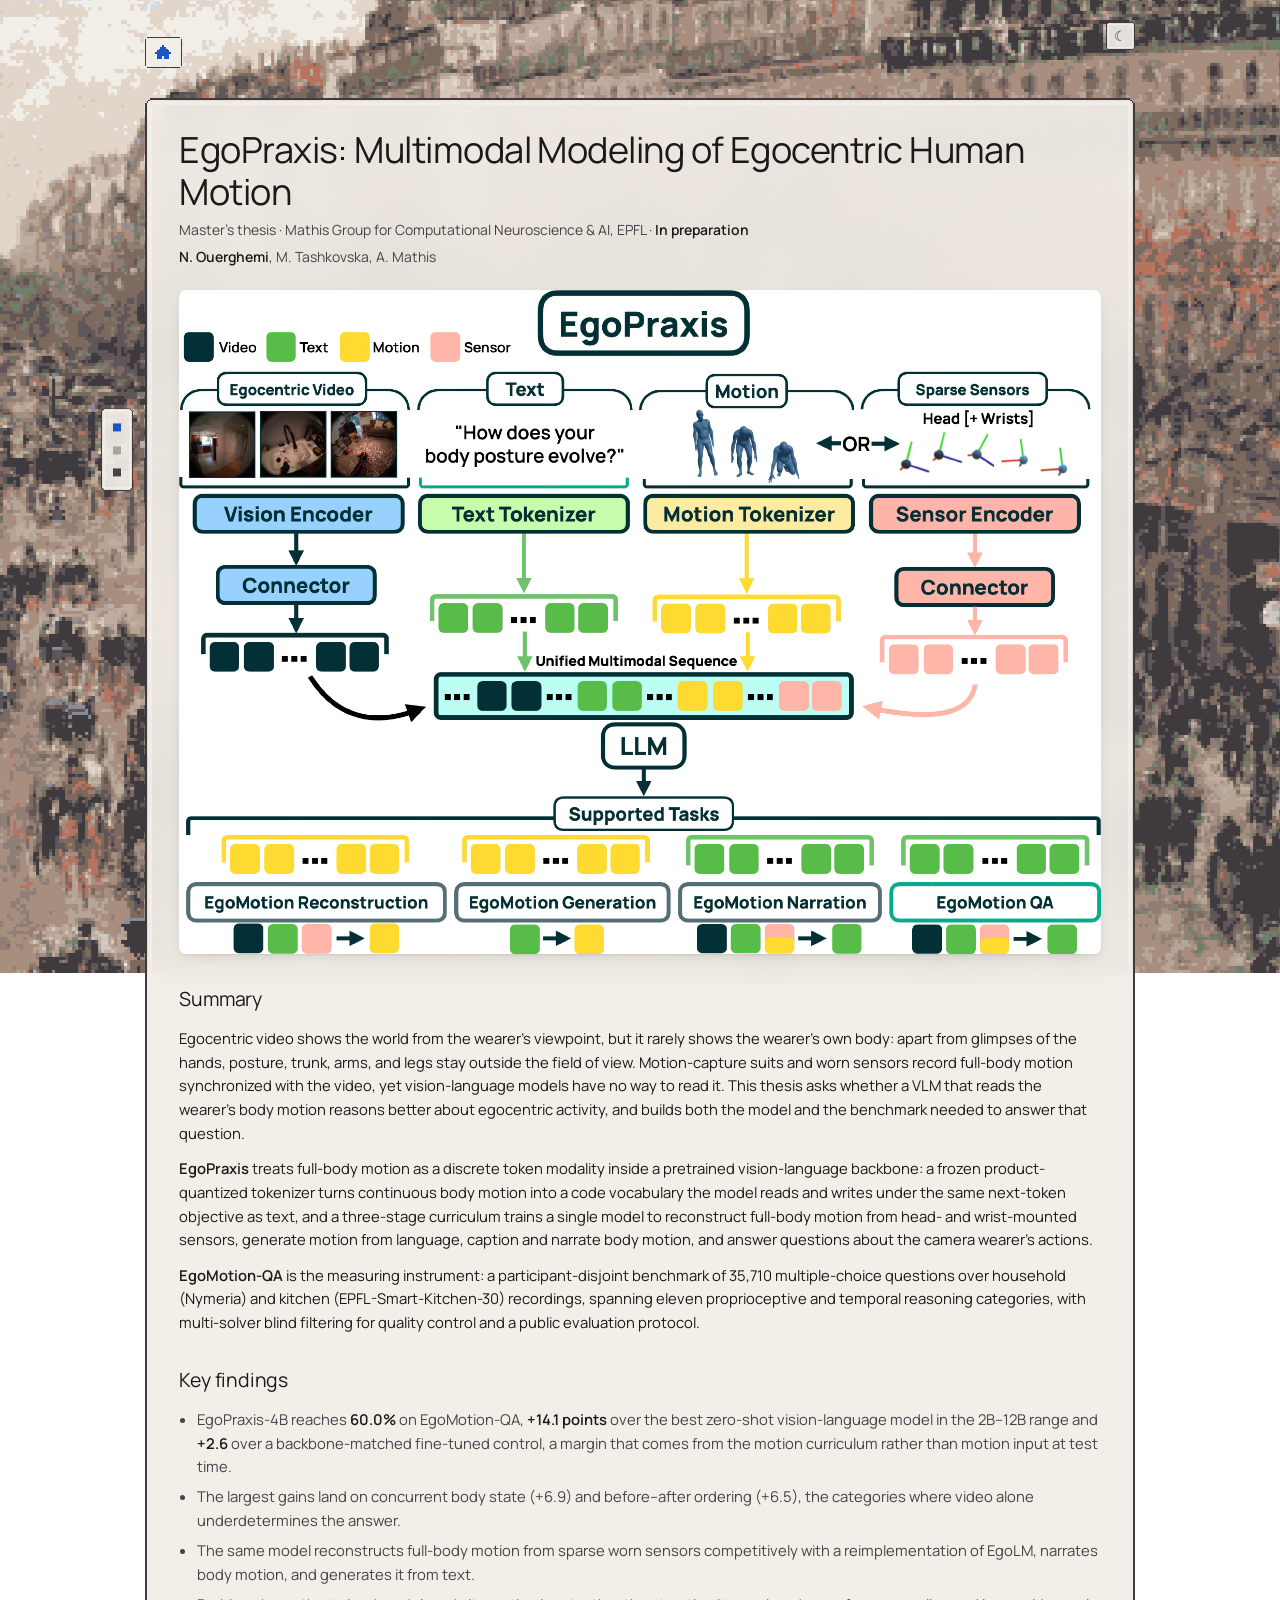
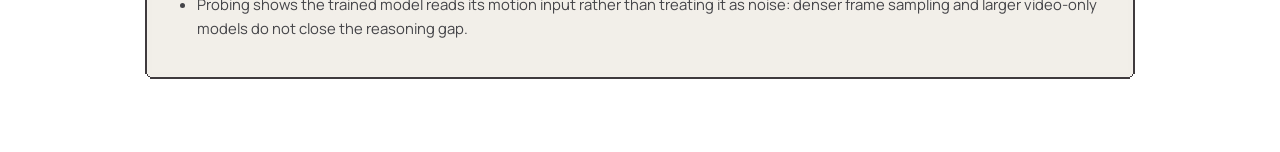
==== egopraxis/index.html @ 468b4a9e "Add pixel affiliation logos beside the name and an Eiffel Tower favicon" ====
<!DOCTYPE html>
<html lang="en">
<head>
<meta charset="utf-8">
<meta name="viewport" content="width=device-width, initial-scale=1">
<title>EgoPraxis &mdash; Na&euml;l Ouerghemi</title>
<meta name="description" content="EgoPraxis &mdash; research by Na&euml;l Ouerghemi.">
<link rel="icon" type="image/svg+xml" href="../icon.svg">
<link rel="apple-touch-icon" href="../icon-180.png">
<link rel="stylesheet" href="../style.css?v=11">
<script src="../theme.js"></script>
</head>
<body class="project">
<canvas id="px" aria-hidden="true" style="--px-zoom:1.45; --px-at:92% 82%"></canvas>
<main>
  <button id="theme-toggle" class="theme-toggle" type="button">☾</button>
  <a class="back" href="../" aria-label="Home" title="Home"><svg class="home" width="18" height="16" viewBox="0 0 18 16" fill="currentColor" shape-rendering="crispEdges" aria-hidden="true"><rect x="8" y="0" width="2" height="2"/><rect x="6" y="2" width="2" height="2"/><rect x="8" y="2" width="2" height="2"/><rect x="10" y="2" width="2" height="2"/><rect x="4" y="4" width="2" height="2"/><rect x="6" y="4" width="2" height="2"/><rect x="8" y="4" width="2" height="2"/><rect x="10" y="4" width="2" height="2"/><rect x="12" y="4" width="2" height="2"/><rect x="2" y="6" width="2" height="2"/><rect x="4" y="6" width="2" height="2"/><rect x="6" y="6" width="2" height="2"/><rect x="8" y="6" width="2" height="2"/><rect x="10" y="6" width="2" height="2"/><rect x="12" y="6" width="2" height="2"/><rect x="14" y="6" width="2" height="2"/><rect x="0" y="8" width="2" height="2"/><rect x="2" y="8" width="2" height="2"/><rect x="4" y="8" width="2" height="2"/><rect x="6" y="8" width="2" height="2"/><rect x="8" y="8" width="2" height="2"/><rect x="10" y="8" width="2" height="2"/><rect x="12" y="8" width="2" height="2"/><rect x="14" y="8" width="2" height="2"/><rect x="16" y="8" width="2" height="2"/><rect x="2" y="10" width="2" height="2"/><rect x="4" y="10" width="2" height="2"/><rect x="6" y="10" width="2" height="2"/><rect x="8" y="10" width="2" height="2"/><rect x="10" y="10" width="2" height="2"/><rect x="12" y="10" width="2" height="2"/><rect x="14" y="10" width="2" height="2"/><rect x="2" y="12" width="2" height="2"/><rect x="4" y="12" width="2" height="2"/><rect x="6" y="12" width="2" height="2"/><rect x="10" y="12" width="2" height="2"/><rect x="12" y="12" width="2" height="2"/><rect x="14" y="12" width="2" height="2"/><rect x="2" y="14" width="2" height="2"/><rect x="4" y="14" width="2" height="2"/><rect x="6" y="14" width="2" height="2"/><rect x="10" y="14" width="2" height="2"/><rect x="12" y="14" width="2" height="2"/><rect x="14" y="14" width="2" height="2"/></svg></a>
  <section class="panel">
    <h1 data-outline="Overview">EgoPraxis: Multimodal Modeling of Egocentric Human Motion</h1>
    <div class="pmeta">Master&rsquo;s thesis &middot; Mathis Group for Computational Neuroscience &amp; AI, EPFL &middot; <strong>In preparation</strong></div>
    <div class="pmeta"><span class="authors"><strong>N. Ouerghemi</strong>, M. Tashkovska, A. Mathis</span></div>
  
    <img class="hero" src="../figs/egopraxis.png" alt="EgoPraxis architecture overview">
    <article>
  <section>
  <h2>Summary</h2>
  <p>Egocentric video shows the world from the wearer&rsquo;s viewpoint, but it rarely shows the wearer&rsquo;s own body: apart
  from glimpses of the hands, posture, trunk, arms, and legs stay outside the field of view. Motion-capture suits and worn
  sensors record full-body motion synchronized with the video, yet vision-language models have no way to read it. This
  thesis asks whether a VLM that reads the wearer&rsquo;s body motion reasons better about egocentric activity, and builds
  both the model and the benchmark needed to answer that question.</p>
  <p><strong>EgoPraxis</strong> treats full-body motion as a discrete token modality inside a pretrained vision-language
  backbone: a frozen product-quantized tokenizer turns continuous body motion into a code vocabulary the model reads and
  writes under the same next-token objective as text, and a three-stage curriculum trains a single model to reconstruct
  full-body motion from head- and wrist-mounted sensors, generate motion from language, caption and narrate body motion,
  and answer questions about the camera wearer&rsquo;s actions.</p>
  <p><strong>EgoMotion-QA</strong> is the measuring instrument: a participant-disjoint benchmark of 35,710 multiple-choice
  questions over household (Nymeria) and kitchen (EPFL-Smart-Kitchen-30) recordings, spanning eleven proprioceptive and
  temporal reasoning categories, with multi-solver blind filtering for quality control and a public evaluation protocol.</p>
  </section>
  <section>
  <h2>Key findings</h2>
  <ul class="findings">
  <li>EgoPraxis-4B reaches <strong>60.0%</strong> on EgoMotion-QA, <strong>+14.1 points</strong> over the best zero-shot
  vision-language model in the 2B&ndash;12B range and <strong>+2.6</strong> over a backbone-matched fine-tuned control,
  a margin that comes from the motion curriculum rather than motion input at test time.</li>
  <li>The largest gains land on concurrent body state (+6.9) and before&ndash;after ordering (+6.5), the categories where
  video alone underdetermines the answer.</li>
  <li>The same model reconstructs full-body motion from sparse worn sensors competitively with a reimplementation of EgoLM,
  narrates body motion, and generates it from text.</li>
  <li>Probing shows the trained model reads its motion input rather than treating it as noise: denser frame sampling and
  larger video-only models do not close the reasoning gap.</li>
  </ul>
  </section>
    </article>
  </section>

</main>
<script src="../px/scene.js?v=3"></script>
<script src="../outline.js?v=1"></script>
</body>
</html>
---- style.css ----
@font-face { font-family:'Manrope'; font-weight:400; font-style:normal; font-display:swap;
  src:url([data-uri]) format('truetype'); }
@font-face { font-family:'Manrope'; font-weight:600; font-style:normal; font-display:swap;
  src:url([data-uri]) format('truetype'); }


/* ---------------------------------------------------------------- tokens */
:root {
  --bg:#ffffff;
  --fg:#1a1a1a;
  --muted:#444448;
  --faint:#77777c;
  --link:#1a56c4;
  --line:rgba(26,26,26,.18);
  --card:#fcfcfc;
  --maxw:1140px;
}
:root[data-theme="dark"] {
  --bg:#101012; --fg:#ececea; --muted:#b4b4bb; --faint:#85858d;
  --link:#7aa6f5; --line:rgba(236,236,234,.18); --card:#17171a;
}

/* ------------------------------------------------------------------ base */
* { box-sizing:border-box; }
html { -webkit-text-size-adjust:100%; }
body {
  margin:0;
  background:var(--bg);
  color:var(--fg);
  font-family:'Manrope',-apple-system,BlinkMacSystemFont,"Segoe UI",Helvetica,Arial,sans-serif;
  font-size:16.5px;
  line-height:1.6;
  -webkit-font-smoothing:antialiased;
}
main { max-width:var(--maxw); margin:0 auto; padding:3.5rem 20px 4rem; }
a { color:var(--link); text-decoration:none; }
a:hover { text-decoration:underline; }
p { margin:0 0 .8rem; }
strong { font-weight:700; }

/* ---------------------------------------------------------------- header */
.head { display:grid; grid-template-columns:1fr; gap:2.4rem; align-items:start;
        margin-bottom:2.6rem; }   /* with a photo: 230px 1fr */
.portrait { width:230px; height:230px; object-fit:cover; border-radius:6px; }
.portrait-ph { width:230px; height:230px; border-radius:6px; background:var(--card);
               border:1px dashed var(--line); display:flex; align-items:center;
               justify-content:center; color:var(--faint); font-size:.78rem;
               text-align:center; padding:1rem; line-height:1.45; }
h1 { margin:0 0 .5rem; font-size:2.5rem; line-height:1.15; font-weight:500;
     letter-spacing:-.015em; }
.contact { margin:0 0 .15rem; color:var(--muted); font-size:.97rem; }
.linkline { margin:0 0 1rem; font-size:.97rem; }
.linkline .sep { color:var(--faint); margin:0 .3rem; }
.contact a, .linkline a { display:inline-flex; align-items:center; gap:.36rem; }
.contact .ico, .linkline .ico { width:1.02em; height:1.02em; flex:none; fill:currentColor; }
/* the envelope is drawn edge-to-edge and solid, so it needs to sit smaller
   than the Scholar and GitHub marks to carry the same visual weight */
.contact .ico { width:.84em; height:.84em; }
.bio p { margin-bottom:.8rem; }
.bio p:last-child { margin-bottom:0; }

/* -------------------------------------------------------------- sections */
h2 { margin:2.6rem 0 .9rem; font-size:1.65rem; font-weight:500; letter-spacing:-.01em; }
h2 .hint { font-size:.9rem; font-weight:400; color:var(--muted); letter-spacing:0; }

/* ------------------------------------------------------------------ news */
.news { margin:0; padding-left:1.25rem; }
.news li { margin-bottom:.3rem; color:var(--fg); }
.news .date { color:var(--fg); font-weight:700; display:inline-block; min-width:4.5rem;
               font-variant-numeric:tabular-nums; }

/* ---------------------------------------------------------------- papers */
.pub { display:grid; grid-template-columns:330px 1fr; gap:1.7rem; margin-bottom:2rem;
       align-items:start; }
.pub:last-of-type { margin-bottom:0; }
.pub > a { display:block; border-radius:8px; overflow:hidden; line-height:0; background:#fff;
            box-shadow:0 1px 2px rgba(18,18,28,.06), 0 5px 14px -8px rgba(18,18,28,.26);
            transition:box-shadow .18s ease, transform .18s ease; }
.pub > a:hover { box-shadow:0 2px 4px rgba(18,18,28,.08), 0 10px 22px -10px rgba(18,18,28,.34);
                 transform:translateY(-1px); }
:root[data-theme="dark"] .pub > a {
  box-shadow:0 1px 2px rgba(0,0,0,.5), 0 6px 18px -8px rgba(0,0,0,.65); }
:root[data-theme="dark"] .pub > a:hover {
  box-shadow:0 2px 5px rgba(0,0,0,.55), 0 12px 26px -10px rgba(0,0,0,.75); }
.thumb { display:block; width:100%; height:auto; background:#fff; border:0; }
.ptitle { margin:0 0 .12rem; font-size:1.06rem; font-weight:700; line-height:1.35; color:var(--fg); }
.ptitle a { color:var(--fg); }
.ptitle a:hover { color:var(--link); text-decoration:none; }
.authors { margin:0 0 .05rem; font-size:.97rem; color:var(--muted); }
.authors .me { color:var(--fg); font-weight:700; }
.venue { margin:0; font-size:.97rem; color:var(--muted); }
.venue strong { color:var(--fg); }
.note { margin:.3rem 0 0; font-size:.93rem; color:var(--faint); }
.plinks { display:flex; flex-wrap:wrap; gap:.4rem; margin-top:.55rem; }
.plinks a { display:inline-block; font-size:.8rem; color:var(--fg); border:4px solid transparent;
            border-image:var(--frame-s) 4; padding:0 .4rem; background:var(--panel); background-clip:padding-box; }
.plinks a:hover { border-image-source:var(--frame-h); color:var(--link); text-decoration:none; }
.pub.nofig { grid-template-columns:1fr; }

/* ------------------------------------------------------------ experience */
.exp { margin:0; padding-left:1.25rem; }
.exp li { margin-bottom:.35rem; }
.exp .when { color:var(--muted); }

/* ---------------------------------------------------------- project page */
.back { display:inline-block; font-size:.95rem; margin-bottom:1.6rem; }
/* the back link sits on the street, so it gets the panels' glass */
.back { background:var(--panel); background-clip:padding-box; border:4px solid transparent; border-image:var(--frame-s) 4;
  -webkit-backdrop-filter:blur(16px) saturate(1.2); backdrop-filter:blur(16px) saturate(1.2); }
.back { padding:.35rem .5rem; line-height:0; }
.back .home { display:block; }
article h2 { font-size:1.35rem; margin-top:2rem; }
.pmeta { margin:.3rem 0 0; font-size:.97rem; color:var(--muted); }
.pmeta strong { color:var(--fg); }
.links { margin-top:.8rem; display:flex; flex-wrap:wrap; gap:.4rem; }
.links a { display:inline-block; font-size:.8rem; color:var(--fg); border:1px solid var(--line);
           border-radius:4px; padding:.1rem .5rem; background:var(--card); }
.links a:hover { border-color:var(--link); color:var(--link); text-decoration:none; }
.findings { padding-left:1.25rem; margin:0; }
.findings li { margin-bottom:.45rem; color:var(--muted); }
.findings li strong { color:var(--fg); }
.hero { display:block; width:100%; margin:1.5rem 0 0; border-radius:8px; background:#fff;
        box-shadow:0 1px 2px rgba(18,18,28,.06), 0 6px 18px -10px rgba(18,18,28,.28); }
:root[data-theme="dark"] .hero {
  box-shadow:0 1px 2px rgba(0,0,0,.5), 0 8px 22px -10px rgba(0,0,0,.7); }

/* ------------------------------------------------------------ responsive */
@media (max-width:760px) {
  main { padding-top:2.5rem; }
  .head { grid-template-columns:1fr; gap:1.4rem; }
  .portrait, .portrait-ph { width:160px; height:160px; }
  .pub { grid-template-columns:1fr; gap:.9rem; }
  .thumb { max-width:380px; }
  h1 { font-size:2.1rem; }
}

/* ----------------------------------------------------------- theme toggle */
.theme-toggle {
  position:absolute; top:1.5rem; right:20px;
  width:2rem; height:2rem; padding:0; line-height:1;
  font-size:1rem; font-family:inherit;
  color:var(--muted); background:var(--panel); background-clip:padding-box;
  border:4px solid transparent; border-image:var(--frame-s) 4;
  cursor:pointer; -webkit-appearance:none; appearance:none;
}
.theme-toggle:hover { color:var(--link); border-image-source:var(--frame-h); }
main { position:relative; }

/* ------------------------------------------------------- the boulevard */
/* Pissarro's Boulevard Montmartre as a 320x200 pixel scene (px/scene.js), day in
   the light theme and night in the dark one. Each page frames its own stretch of
   it: --px-zoom enlarges the scene, --px-at says which part stays in view. */
#px { position:fixed; inset:0; width:100%; height:100%; z-index:0;
      pointer-events:none; user-select:none; object-fit:cover;
      image-rendering:crisp-edges; image-rendering:pixelated;
      transform:scale(var(--px-zoom, 1)); transform-origin:var(--px-at, 50% 50%); }

/* moving between pages cross-fades instead of cutting */
@view-transition { navigation:auto; }
::view-transition-old(root), ::view-transition-new(root) { animation-duration:.45s; animation-timing-function:cubic-bezier(.3, 0, .2, 1); }
@media (prefers-reduced-motion:reduce) { @view-transition { navigation:none; } }
body > main { position:relative; z-index:1; }
/* the content reads best a size down from the browser default on wide screens:
   everything in main (type, column, figures, frames) at 90%, the scene untouched */
@media (min-width:761px) { body > main { zoom:.9; } }

/* ------------------------------------------------------------- outline */
/* The outline rail. Anchored by its right edge just left of the content column, so
   opening it grows into the margin, never over the text. */
.rail { position:fixed; z-index:2; top:50%; transform:translateY(-50%);
  right:calc(50vw + var(--maxw) * .45 - 6px); max-width:calc(50vw - var(--maxw) * .45 - 16px);
  background:var(--panel); background-clip:padding-box; border:4px solid transparent; border-image:var(--frame-s) 4; }
.rail ol { list-style:none; margin:0; padding:.55rem .5rem; }
.rail li + li { margin-top:.6rem; }
.rail a { display:flex; align-items:center; color:var(--muted); white-space:nowrap; font-size:.8rem; line-height:1; }
.rail a:hover, .rail a.on { color:var(--link); text-decoration:none; }
/* one pixel square per section; the current one is lit, gaslight gold at night */
.rail .tick { flex:none; width:8px; height:8px; background:currentColor; opacity:.4; }
.rail a.on .tick { opacity:1; background:var(--link); }
:root[data-theme="dark"] .rail a.on .tick { background:#e9b95f; box-shadow:0 0 0 2px rgba(233,185,95,.22); }
/* the names stay folded away until the rail is hovered, focused or opened */
.rail span { max-width:0; overflow:hidden; opacity:0; margin-left:0;
  transition:max-width .28s cubic-bezier(.3, 0, .2, 1), opacity .2s, margin-left .28s; }
.rail:hover span, .rail:focus-within span, .rail.open span { max-width:14rem; opacity:1; margin-left:.6rem; }
@media (prefers-reduced-motion:reduce) { .rail span { transition:none; } }

.rail-toggle { display:none; }
/* with no room in the margin, the rail folds into a corner button */
@media (max-width:1109px) {
  .rail { display:none; top:auto; bottom:4rem; right:14px; transform:none; max-width:none; }
  .rail.open { display:block; }
  .rail-toggle { display:flex; position:fixed; z-index:3; right:14px; bottom:14px; width:2.4rem; height:2.4rem; padding:0;
    align-items:center; justify-content:center; color:var(--muted); cursor:pointer;
    background:var(--panel); background-clip:padding-box; border:4px solid transparent; border-image:var(--frame-s) 4; }
  .rail-toggle:hover { color:var(--link); border-image-source:var(--frame-h); }
}

/* ------------------------------------------------------------- panels */
/* Panels are pixel-art windows in the scene's own colours: Pissarro's cloud cream
   by day, the night sky's blue at night. Their frames are drawn on an 11-unit tile
   whose corners step in twice (--frame for panels, --frame-s for small pills and
   buttons, --frame-h for those on hover), on roughly the scene's pixel size. */
:root { --panel:rgba(241,238,232,.86);
  --frame:url("data:image/svg+xml,%3Csvg%20xmlns%3D%22http%3A//www.w3.org/2000/svg%22%20width%3D%2222%22%20height%3D%2222%22%20shape-rendering%3D%22crispEdges%22%3E%3Crect%20x%3D%226%22%20y%3D%222%22%20width%3D%2210%22%20height%3D%2218%22%20fill%3D%22%23f1eee8%22%20fill-opacity%3D%220.86%22/%3E%3Crect%20x%3D%224%22%20y%3D%224%22%20width%3D%2214%22%20height%3D%2214%22%20fill%3D%22%23f1eee8%22%20fill-opacity%3D%220.86%22/%3E%3Crect%20x%3D%222%22%20y%3D%226%22%20width%3D%2218%22%20height%3D%2210%22%20fill%3D%22%23f1eee8%22%20fill-opacity%3D%220.86%22/%3E%3Crect%20x%3D%226%22%20y%3D%220%22%20width%3D%2210%22%20height%3D%222%22%20fill%3D%22%233f3a3d%22%20fill-opacity%3D%221%22/%3E%3Crect%20x%3D%226%22%20y%3D%2220%22%20width%3D%2210%22%20height%3D%222%22%20fill%3D%22%233f3a3d%22%20fill-opacity%3D%221%22/%3E%3Crect%20x%3D%220%22%20y%3D%226%22%20width%3D%222%22%20height%3D%2210%22%20fill%3D%22%233f3a3d%22%20fill-opacity%3D%221%22/%3E%3Crect%20x%3D%2220%22%20y%3D%226%22%20width%3D%222%22%20height%3D%2210%22%20fill%3D%22%233f3a3d%22%20fill-opacity%3D%221%22/%3E%3Crect%20x%3D%224%22%20y%3D%222%22%20width%3D%222%22%20height%3D%222%22%20fill%3D%22%233f3a3d%22%20fill-opacity%3D%221%22/%3E%3Crect%20x%3D%222%22%20y%3D%224%22%20width%3D%222%22%20height%3D%222%22%20fill%3D%22%233f3a3d%22%20fill-opacity%3D%221%22/%3E%3Crect%20x%3D%2216%22%20y%3D%222%22%20width%3D%222%22%20height%3D%222%22%20fill%3D%22%233f3a3d%22%20fill-opacity%3D%221%22/%3E%3Crect%20x%3D%2218%22%20y%3D%224%22%20width%3D%222%22%20height%3D%222%22%20fill%3D%22%233f3a3d%22%20fill-opacity%3D%221%22/%3E%3Crect%20x%3D%222%22%20y%3D%2216%22%20width%3D%222%22%20height%3D%222%22%20fill%3D%22%233f3a3d%22%20fill-opacity%3D%221%22/%3E%3Crect%20x%3D%224%22%20y%3D%2218%22%20width%3D%222%22%20height%3D%222%22%20fill%3D%22%233f3a3d%22%20fill-opacity%3D%221%22/%3E%3Crect%20x%3D%2218%22%20y%3D%2216%22%20width%3D%222%22%20height%3D%222%22%20fill%3D%22%233f3a3d%22%20fill-opacity%3D%221%22/%3E%3Crect%20x%3D%2216%22%20y%3D%2218%22%20width%3D%222%22%20height%3D%222%22%20fill%3D%22%233f3a3d%22%20fill-opacity%3D%221%22/%3E%3C/svg%3E");
  --frame-s:url("data:image/svg+xml,%3Csvg%20xmlns%3D%22http%3A//www.w3.org/2000/svg%22%20width%3D%2211%22%20height%3D%2211%22%20shape-rendering%3D%22crispEdges%22%3E%3Crect%20x%3D%223%22%20y%3D%221%22%20width%3D%225%22%20height%3D%229%22%20fill%3D%22%23f1eee8%22%20fill-opacity%3D%220.9%22/%3E%3Crect%20x%3D%222%22%20y%3D%222%22%20width%3D%227%22%20height%3D%227%22%20fill%3D%22%23f1eee8%22%20fill-opacity%3D%220.9%22/%3E%3Crect%20x%3D%221%22%20y%3D%223%22%20width%3D%229%22%20height%3D%225%22%20fill%3D%22%23f1eee8%22%20fill-opacity%3D%220.9%22/%3E%3Crect%20x%3D%223%22%20y%3D%220%22%20width%3D%225%22%20height%3D%221%22%20fill%3D%22%233f3a3d%22%20fill-opacity%3D%221%22/%3E%3Crect%20x%3D%223%22%20y%3D%2210%22%20width%3D%225%22%20height%3D%221%22%20fill%3D%22%233f3a3d%22%20fill-opacity%3D%221%22/%3E%3Crect%20x%3D%220%22%20y%3D%223%22%20width%3D%221%22%20height%3D%225%22%20fill%3D%22%233f3a3d%22%20fill-opacity%3D%221%22/%3E%3Crect%20x%3D%2210%22%20y%3D%223%22%20width%3D%221%22%20height%3D%225%22%20fill%3D%22%233f3a3d%22%20fill-opacity%3D%221%22/%3E%3Crect%20x%3D%222%22%20y%3D%221%22%20width%3D%221%22%20height%3D%221%22%20fill%3D%22%233f3a3d%22%20fill-opacity%3D%221%22/%3E%3Crect%20x%3D%221%22%20y%3D%222%22%20width%3D%221%22%20height%3D%221%22%20fill%3D%22%233f3a3d%22%20fill-opacity%3D%221%22/%3E%3Crect%20x%3D%228%22%20y%3D%221%22%20width%3D%221%22%20height%3D%221%22%20fill%3D%22%233f3a3d%22%20fill-opacity%3D%221%22/%3E%3Crect%20x%3D%229%22%20y%3D%222%22%20width%3D%221%22%20height%3D%221%22%20fill%3D%22%233f3a3d%22%20fill-opacity%3D%221%22/%3E%3Crect%20x%3D%221%22%20y%3D%228%22%20width%3D%221%22%20height%3D%221%22%20fill%3D%22%233f3a3d%22%20fill-opacity%3D%221%22/%3E%3Crect%20x%3D%222%22%20y%3D%229%22%20width%3D%221%22%20height%3D%221%22%20fill%3D%22%233f3a3d%22%20fill-opacity%3D%221%22/%3E%3Crect%20x%3D%229%22%20y%3D%228%22%20width%3D%221%22%20height%3D%221%22%20fill%3D%22%233f3a3d%22%20fill-opacity%3D%221%22/%3E%3Crect%20x%3D%228%22%20y%3D%229%22%20width%3D%221%22%20height%3D%221%22%20fill%3D%22%233f3a3d%22%20fill-opacity%3D%221%22/%3E%3C/svg%3E");
  --frame-h:url("data:image/svg+xml,%3Csvg%20xmlns%3D%22http%3A//www.w3.org/2000/svg%22%20width%3D%2211%22%20height%3D%2211%22%20shape-rendering%3D%22crispEdges%22%3E%3Crect%20x%3D%223%22%20y%3D%221%22%20width%3D%225%22%20height%3D%229%22%20fill%3D%22%23f1eee8%22%20fill-opacity%3D%220.9%22/%3E%3Crect%20x%3D%222%22%20y%3D%222%22%20width%3D%227%22%20height%3D%227%22%20fill%3D%22%23f1eee8%22%20fill-opacity%3D%220.9%22/%3E%3Crect%20x%3D%221%22%20y%3D%223%22%20width%3D%229%22%20height%3D%225%22%20fill%3D%22%23f1eee8%22%20fill-opacity%3D%220.9%22/%3E%3Crect%20x%3D%223%22%20y%3D%220%22%20width%3D%225%22%20height%3D%221%22%20fill%3D%22%231a56c4%22%20fill-opacity%3D%221%22/%3E%3Crect%20x%3D%223%22%20y%3D%2210%22%20width%3D%225%22%20height%3D%221%22%20fill%3D%22%231a56c4%22%20fill-opacity%3D%221%22/%3E%3Crect%20x%3D%220%22%20y%3D%223%22%20width%3D%221%22%20height%3D%225%22%20fill%3D%22%231a56c4%22%20fill-opacity%3D%221%22/%3E%3Crect%20x%3D%2210%22%20y%3D%223%22%20width%3D%221%22%20height%3D%225%22%20fill%3D%22%231a56c4%22%20fill-opacity%3D%221%22/%3E%3Crect%20x%3D%222%22%20y%3D%221%22%20width%3D%221%22%20height%3D%221%22%20fill%3D%22%231a56c4%22%20fill-opacity%3D%221%22/%3E%3Crect%20x%3D%221%22%20y%3D%222%22%20width%3D%221%22%20height%3D%221%22%20fill%3D%22%231a56c4%22%20fill-opacity%3D%221%22/%3E%3Crect%20x%3D%228%22%20y%3D%221%22%20width%3D%221%22%20height%3D%221%22%20fill%3D%22%231a56c4%22%20fill-opacity%3D%221%22/%3E%3Crect%20x%3D%229%22%20y%3D%222%22%20width%3D%221%22%20height%3D%221%22%20fill%3D%22%231a56c4%22%20fill-opacity%3D%221%22/%3E%3Crect%20x%3D%221%22%20y%3D%228%22%20width%3D%221%22%20height%3D%221%22%20fill%3D%22%231a56c4%22%20fill-opacity%3D%221%22/%3E%3Crect%20x%3D%222%22%20y%3D%229%22%20width%3D%221%22%20height%3D%221%22%20fill%3D%22%231a56c4%22%20fill-opacity%3D%221%22/%3E%3Crect%20x%3D%229%22%20y%3D%228%22%20width%3D%221%22%20height%3D%221%22%20fill%3D%22%231a56c4%22%20fill-opacity%3D%221%22/%3E%3Crect%20x%3D%228%22%20y%3D%229%22%20width%3D%221%22%20height%3D%221%22%20fill%3D%22%231a56c4%22%20fill-opacity%3D%221%22/%3E%3C/svg%3E"); }
:root[data-theme="dark"] { --panel:rgba(17,20,41,.84);
  --frame:url("data:image/svg+xml,%3Csvg%20xmlns%3D%22http%3A//www.w3.org/2000/svg%22%20width%3D%2222%22%20height%3D%2222%22%20shape-rendering%3D%22crispEdges%22%3E%3Crect%20x%3D%226%22%20y%3D%222%22%20width%3D%2210%22%20height%3D%2218%22%20fill%3D%22%23111429%22%20fill-opacity%3D%220.84%22/%3E%3Crect%20x%3D%224%22%20y%3D%224%22%20width%3D%2214%22%20height%3D%2214%22%20fill%3D%22%23111429%22%20fill-opacity%3D%220.84%22/%3E%3Crect%20x%3D%222%22%20y%3D%226%22%20width%3D%2218%22%20height%3D%2210%22%20fill%3D%22%23111429%22%20fill-opacity%3D%220.84%22/%3E%3Crect%20x%3D%226%22%20y%3D%220%22%20width%3D%2210%22%20height%3D%222%22%20fill%3D%22%23485474%22%20fill-opacity%3D%221%22/%3E%3Crect%20x%3D%226%22%20y%3D%2220%22%20width%3D%2210%22%20height%3D%222%22%20fill%3D%22%23485474%22%20fill-opacity%3D%221%22/%3E%3Crect%20x%3D%220%22%20y%3D%226%22%20width%3D%222%22%20height%3D%2210%22%20fill%3D%22%23485474%22%20fill-opacity%3D%221%22/%3E%3Crect%20x%3D%2220%22%20y%3D%226%22%20width%3D%222%22%20height%3D%2210%22%20fill%3D%22%23485474%22%20fill-opacity%3D%221%22/%3E%3Crect%20x%3D%224%22%20y%3D%222%22%20width%3D%222%22%20height%3D%222%22%20fill%3D%22%23485474%22%20fill-opacity%3D%221%22/%3E%3Crect%20x%3D%222%22%20y%3D%224%22%20width%3D%222%22%20height%3D%222%22%20fill%3D%22%23485474%22%20fill-opacity%3D%221%22/%3E%3Crect%20x%3D%2216%22%20y%3D%222%22%20width%3D%222%22%20height%3D%222%22%20fill%3D%22%23485474%22%20fill-opacity%3D%221%22/%3E%3Crect%20x%3D%2218%22%20y%3D%224%22%20width%3D%222%22%20height%3D%222%22%20fill%3D%22%23485474%22%20fill-opacity%3D%221%22/%3E%3Crect%20x%3D%222%22%20y%3D%2216%22%20width%3D%222%22%20height%3D%222%22%20fill%3D%22%23485474%22%20fill-opacity%3D%221%22/%3E%3Crect%20x%3D%224%22%20y%3D%2218%22%20width%3D%222%22%20height%3D%222%22%20fill%3D%22%23485474%22%20fill-opacity%3D%221%22/%3E%3Crect%20x%3D%2218%22%20y%3D%2216%22%20width%3D%222%22%20height%3D%222%22%20fill%3D%22%23485474%22%20fill-opacity%3D%221%22/%3E%3Crect%20x%3D%2216%22%20y%3D%2218%22%20width%3D%222%22%20height%3D%222%22%20fill%3D%22%23485474%22%20fill-opacity%3D%221%22/%3E%3C/svg%3E");
  --frame-s:url("data:image/svg+xml,%3Csvg%20xmlns%3D%22http%3A//www.w3.org/2000/svg%22%20width%3D%2211%22%20height%3D%2211%22%20shape-rendering%3D%22crispEdges%22%3E%3Crect%20x%3D%223%22%20y%3D%221%22%20width%3D%225%22%20height%3D%229%22%20fill%3D%22%23111429%22%20fill-opacity%3D%220.88%22/%3E%3Crect%20x%3D%222%22%20y%3D%222%22%20width%3D%227%22%20height%3D%227%22%20fill%3D%22%23111429%22%20fill-opacity%3D%220.88%22/%3E%3Crect%20x%3D%221%22%20y%3D%223%22%20width%3D%229%22%20height%3D%225%22%20fill%3D%22%23111429%22%20fill-opacity%3D%220.88%22/%3E%3Crect%20x%3D%223%22%20y%3D%220%22%20width%3D%225%22%20height%3D%221%22%20fill%3D%22%23485474%22%20fill-opacity%3D%221%22/%3E%3Crect%20x%3D%223%22%20y%3D%2210%22%20width%3D%225%22%20height%3D%221%22%20fill%3D%22%23485474%22%20fill-opacity%3D%221%22/%3E%3Crect%20x%3D%220%22%20y%3D%223%22%20width%3D%221%22%20height%3D%225%22%20fill%3D%22%23485474%22%20fill-opacity%3D%221%22/%3E%3Crect%20x%3D%2210%22%20y%3D%223%22%20width%3D%221%22%20height%3D%225%22%20fill%3D%22%23485474%22%20fill-opacity%3D%221%22/%3E%3Crect%20x%3D%222%22%20y%3D%221%22%20width%3D%221%22%20height%3D%221%22%20fill%3D%22%23485474%22%20fill-opacity%3D%221%22/%3E%3Crect%20x%3D%221%22%20y%3D%222%22%20width%3D%221%22%20height%3D%221%22%20fill%3D%22%23485474%22%20fill-opacity%3D%221%22/%3E%3Crect%20x%3D%228%22%20y%3D%221%22%20width%3D%221%22%20height%3D%221%22%20fill%3D%22%23485474%22%20fill-opacity%3D%221%22/%3E%3Crect%20x%3D%229%22%20y%3D%222%22%20width%3D%221%22%20height%3D%221%22%20fill%3D%22%23485474%22%20fill-opacity%3D%221%22/%3E%3Crect%20x%3D%221%22%20y%3D%228%22%20width%3D%221%22%20height%3D%221%22%20fill%3D%22%23485474%22%20fill-opacity%3D%221%22/%3E%3Crect%20x%3D%222%22%20y%3D%229%22%20width%3D%221%22%20height%3D%221%22%20fill%3D%22%23485474%22%20fill-opacity%3D%221%22/%3E%3Crect%20x%3D%229%22%20y%3D%228%22%20width%3D%221%22%20height%3D%221%22%20fill%3D%22%23485474%22%20fill-opacity%3D%221%22/%3E%3Crect%20x%3D%228%22%20y%3D%229%22%20width%3D%221%22%20height%3D%221%22%20fill%3D%22%23485474%22%20fill-opacity%3D%221%22/%3E%3C/svg%3E");
  --frame-h:url("data:image/svg+xml,%3Csvg%20xmlns%3D%22http%3A//www.w3.org/2000/svg%22%20width%3D%2211%22%20height%3D%2211%22%20shape-rendering%3D%22crispEdges%22%3E%3Crect%20x%3D%223%22%20y%3D%221%22%20width%3D%225%22%20height%3D%229%22%20fill%3D%22%23111429%22%20fill-opacity%3D%220.88%22/%3E%3Crect%20x%3D%222%22%20y%3D%222%22%20width%3D%227%22%20height%3D%227%22%20fill%3D%22%23111429%22%20fill-opacity%3D%220.88%22/%3E%3Crect%20x%3D%221%22%20y%3D%223%22%20width%3D%229%22%20height%3D%225%22%20fill%3D%22%23111429%22%20fill-opacity%3D%220.88%22/%3E%3Crect%20x%3D%223%22%20y%3D%220%22%20width%3D%225%22%20height%3D%221%22%20fill%3D%22%237aa6f5%22%20fill-opacity%3D%221%22/%3E%3Crect%20x%3D%223%22%20y%3D%2210%22%20width%3D%225%22%20height%3D%221%22%20fill%3D%22%237aa6f5%22%20fill-opacity%3D%221%22/%3E%3Crect%20x%3D%220%22%20y%3D%223%22%20width%3D%221%22%20height%3D%225%22%20fill%3D%22%237aa6f5%22%20fill-opacity%3D%221%22/%3E%3Crect%20x%3D%2210%22%20y%3D%223%22%20width%3D%221%22%20height%3D%225%22%20fill%3D%22%237aa6f5%22%20fill-opacity%3D%221%22/%3E%3Crect%20x%3D%222%22%20y%3D%221%22%20width%3D%221%22%20height%3D%221%22%20fill%3D%22%237aa6f5%22%20fill-opacity%3D%221%22/%3E%3Crect%20x%3D%221%22%20y%3D%222%22%20width%3D%221%22%20height%3D%221%22%20fill%3D%22%237aa6f5%22%20fill-opacity%3D%221%22/%3E%3Crect%20x%3D%228%22%20y%3D%221%22%20width%3D%221%22%20height%3D%221%22%20fill%3D%22%237aa6f5%22%20fill-opacity%3D%221%22/%3E%3Crect%20x%3D%229%22%20y%3D%222%22%20width%3D%221%22%20height%3D%221%22%20fill%3D%22%237aa6f5%22%20fill-opacity%3D%221%22/%3E%3Crect%20x%3D%221%22%20y%3D%228%22%20width%3D%221%22%20height%3D%221%22%20fill%3D%22%237aa6f5%22%20fill-opacity%3D%221%22/%3E%3Crect%20x%3D%222%22%20y%3D%229%22%20width%3D%221%22%20height%3D%221%22%20fill%3D%22%237aa6f5%22%20fill-opacity%3D%221%22/%3E%3Crect%20x%3D%229%22%20y%3D%228%22%20width%3D%221%22%20height%3D%221%22%20fill%3D%22%237aa6f5%22%20fill-opacity%3D%221%22/%3E%3Crect%20x%3D%228%22%20y%3D%229%22%20width%3D%221%22%20height%3D%221%22%20fill%3D%22%237aa6f5%22%20fill-opacity%3D%221%22/%3E%3C/svg%3E"); }
/* project pages are for reading: a little more panel, a little less street */
body.project { --panel:rgba(241,238,232,.92); }
:root[data-theme="dark"] body.project { --panel:rgba(17,20,41,.9); }

.panel {
  background:var(--panel); background-clip:padding-box;
  -webkit-backdrop-filter:blur(16px) saturate(1.2);
  backdrop-filter:blur(16px) saturate(1.2);
  border:8px solid transparent; border-image:var(--frame) 8;
  padding:1.7rem 1.9rem;
  margin-bottom:1.1rem;
}
.panel.hero { padding:2rem 1.9rem 1.9rem; }
.panel > h2:first-child { margin-top:0; }
.panel > *:last-child { margin-bottom:0; }
.head { margin-bottom:0; }
main { padding-top:2.6rem; }

@media (max-width:760px) {
  .panel { padding:1.25rem 1.1rem; }
}

/* ------------------------------------------------------------ video player */
/* Video player bar (player.js). The bar is a small pixel-framed pill like the back and theme
   buttons; the tracks are flat pixel bars with a square handle. */
.vframe { position:relative; margin:1.5rem 0 0; border-radius:8px; overflow:hidden; outline:none;
  box-shadow:0 1px 2px rgba(18,18,28,.06), 0 6px 18px -10px rgba(18,18,28,.28); }
:root[data-theme="dark"] .vframe { box-shadow:0 1px 2px rgba(0,0,0,.5), 0 8px 22px -10px rgba(0,0,0,.7); }
.vframe video.hero { margin:0; border-radius:0; box-shadow:none; cursor:pointer; }
.vframe:fullscreen { border-radius:0; display:flex; align-items:center; background:#000; }
.vframe:fullscreen video.hero { height:100%; object-fit:contain; background:#000; }

/* before the first play: one large stepped play button on the poster */
.vc-big { position:absolute; left:50%; top:50%; transform:translate(-50%, -50%); display:none;
  width:4.6rem; height:4.6rem; padding:0 0 0 .3rem; align-items:center; justify-content:center; cursor:pointer;
  color:var(--fg); background:var(--panel); background-clip:padding-box;
  border:6px solid transparent; border-image:var(--frame-s) 4 / 6px; }
.vc-big:hover { color:var(--link); border-image-source:var(--frame-h); }
.vframe.is-fresh .vc-big { display:flex; }
.vframe.is-fresh .vctl { display:none; }

.vctl { position:absolute; left:.6rem; right:.6rem; bottom:.6rem; display:flex; align-items:center; gap:.55rem;
  padding:.3rem .55rem; color:var(--fg); font-size:.78rem; line-height:1;
  background:var(--panel); background-clip:padding-box; border:4px solid transparent; border-image:var(--frame-s) 4;
  opacity:0; transform:translateY(.4rem); transition:opacity .2s, transform .25s cubic-bezier(.3, 0, .2, 1); }
.vframe.is-active .vctl, .vframe:focus-within .vctl, .vframe.is-paused .vctl { opacity:1; transform:none; }
.vframe.is-active video.hero { cursor:pointer; }
.vframe:not(.is-active):not(.is-paused) video.hero { cursor:none; }
/* while the bar is away, a 2 px line along the bottom edge shows how far the video has played */
.vframe::after { content:""; position:absolute; left:0; bottom:0; height:2px; width:var(--p, 0%);
  background:var(--link); pointer-events:none; transition:opacity .2s; }
:root[data-theme="dark"] .vframe::after { background:#e9b95f; }
.vframe.is-fresh::after, .vframe.is-active::after, .vframe:focus-within::after, .vframe.is-paused::after { opacity:0; }
@media (hover:none) { .vctl { opacity:1; transform:none; } .vframe::after { display:none; } }
@media (prefers-reduced-motion:reduce) { .vctl, .vframe::after { transition:none; } }

.vc-btn, .vc-rate { flex:none; display:flex; align-items:center; justify-content:center; padding:0; margin:0;
  border:0; background:none; color:inherit; font:inherit; cursor:pointer; }
.vc-btn { width:1.6rem; height:1.6rem; }
.vc-btn:hover, .vc-rate:hover { color:var(--link); }
.vc-btn:focus-visible, .vc-rate:focus-visible { outline:2px solid var(--link); outline-offset:1px; }
.vc-time { flex:none; color:var(--muted); font-variant-numeric:tabular-nums; white-space:nowrap; }
.vc-vol { flex:none; display:flex; align-items:center; gap:.25rem; }
.vc-rates { flex:none; display:flex; gap:.1rem; }
.vc-rate { height:1.6rem; padding:0 .32rem; color:var(--muted); font-variant-numeric:tabular-nums; }
.vc-rate.on { color:var(--fg); font-weight:600; box-shadow:inset 0 -2px 0 var(--link); }
:root[data-theme="dark"] .vc-rate.on { box-shadow:inset 0 -2px 0 #e9b95f; }

/* tracks: --p is the played (or loud) share, set from JS */
.vctl input[type=range] { -webkit-appearance:none; appearance:none; margin:0; height:1.6rem; background:none; cursor:pointer; --p:0%; }
.vc-seek { flex:1 1 auto; min-width:3rem; }
.vc-volume { width:4.2rem; }
.vctl input[type=range]::-webkit-slider-runnable-track { height:6px;
  background:linear-gradient(90deg, var(--link) var(--p), var(--line) var(--p)); }
.vctl input[type=range]::-moz-range-track { height:6px; background:var(--line); }
.vctl input[type=range]::-moz-range-progress { height:6px; background:var(--link); }
.vctl input[type=range]::-webkit-slider-thumb { -webkit-appearance:none; width:12px; height:12px; margin-top:-3px;
  background:var(--fg); border:0; border-radius:0; box-shadow:0 0 0 2px var(--panel); }
.vctl input[type=range]::-moz-range-thumb { width:12px; height:12px; background:var(--fg); border:0; border-radius:0; }
.vctl input[type=range]:focus-visible { outline:2px solid var(--link); outline-offset:2px; }
:root[data-theme="dark"] .vctl input[type=range]::-webkit-slider-runnable-track {
  background:linear-gradient(90deg, #e9b95f var(--p), var(--line) var(--p)); }
:root[data-theme="dark"] .vctl input[type=range]::-moz-range-progress { background:#e9b95f; }

/* narrow frames: the volume slider goes, only the current speed shows (click steps it) */
.vctl.narrow .vc-volume, .vctl.narrow .vc-rate:not(.on) { display:none; }
.vctl.tiny .vc-time { display:none; }

/* ------------------------------------------------------------ affiliations */
/* pixel logos (drawn in __logos/make.py) at the right end of the name line */
.title-row { display:flex; flex-wrap:wrap; align-items:center; justify-content:space-between; gap:.6rem 1.5rem; margin:0 0 .5rem; }
.title-row h1 { margin:0; }
.affil { display:flex; flex-wrap:wrap; align-items:center; gap:1.1rem; margin:0; }
.affil a { display:block; line-height:0; color:var(--fg); opacity:.85;
  transition:transform .15s cubic-bezier(.3, 0, .2, 1), opacity .15s; }
.affil a:hover { opacity:1; transform:translateY(-2px); }
.affil svg { display:block; }
.sr { position:absolute; width:1px; height:1px; overflow:hidden; clip:rect(0 0 0 0); }
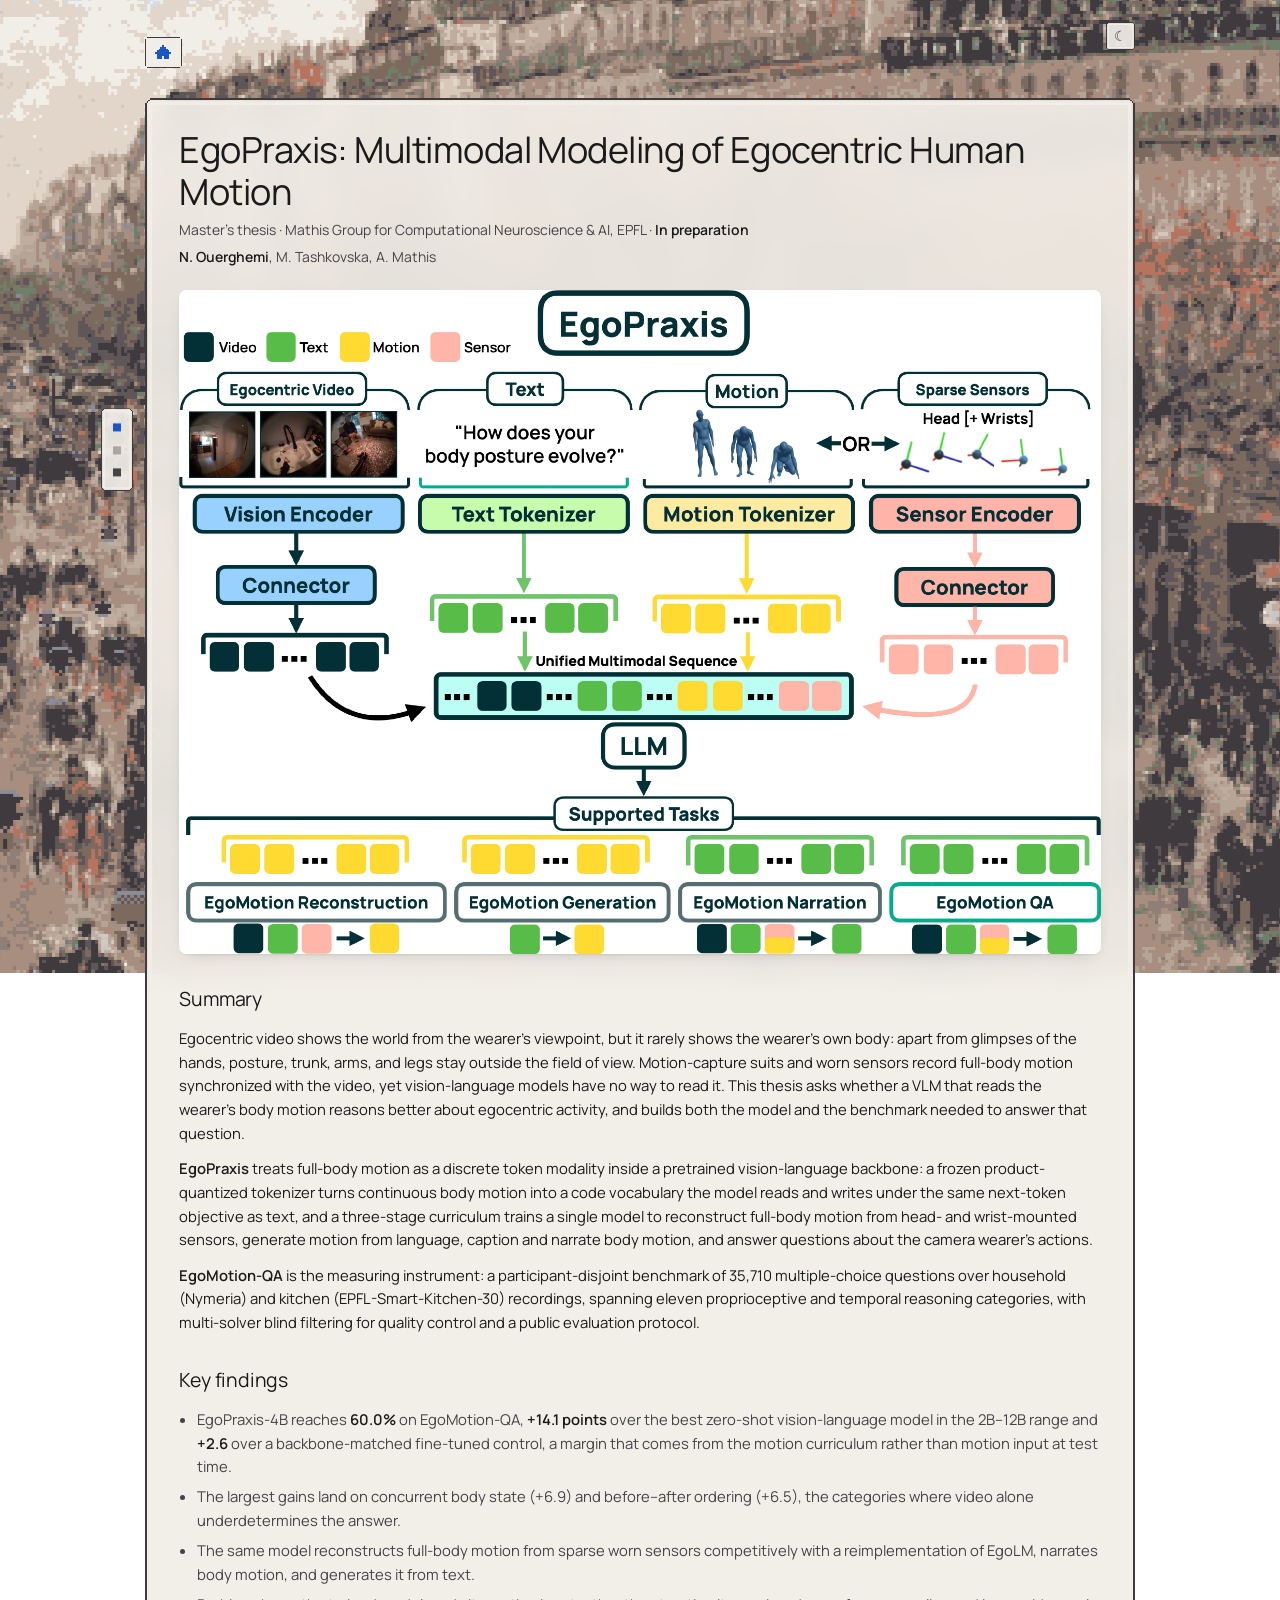
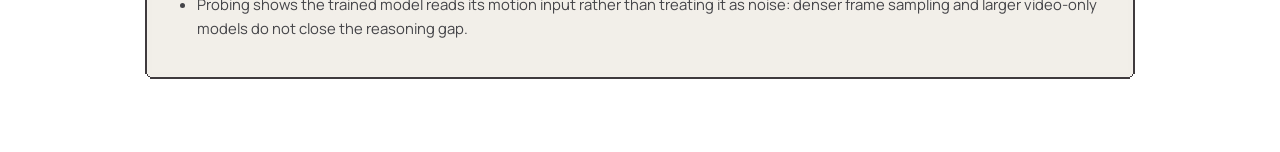
==== commit feae3157: "Add pixel link icons, Code and SOMA links, and fix the MARBLE author and SPINE wording" ====
--- a/egopraxis/index.html
+++ b/egopraxis/index.html
@@ -7,7 +7,7 @@
 <meta name="description" content="EgoPraxis &mdash; research by Na&euml;l Ouerghemi.">
 <link rel="icon" type="image/svg+xml" href="../icon.svg">
 <link rel="apple-touch-icon" href="../icon-180.png">
-<link rel="stylesheet" href="../style.css?v=11">
+<link rel="stylesheet" href="../style.css?v=18">
 <script src="../theme.js"></script>
 </head>
 <body class="project">
--- a/style.css
+++ b/style.css
@@ -52,10 +52,9 @@
 .linkline { margin:0 0 1rem; font-size:.97rem; }
 .linkline .sep { color:var(--faint); margin:0 .3rem; }
 .contact a, .linkline a { display:inline-flex; align-items:center; gap:.36rem; }
-.contact .ico, .linkline .ico { width:1.02em; height:1.02em; flex:none; fill:currentColor; }
-/* the envelope is drawn edge-to-edge and solid, so it needs to sit smaller
-   than the Scholar and GitHub marks to carry the same visual weight */
-.contact .ico { width:.84em; height:.84em; }
+/* pixel glyphs, 7x7 at 2 px per pixel like the paper link icons */
+.contact .ico, .linkline .ico { width:14px; height:14px; flex:none; fill:currentColor; }
+
 .bio p { margin-bottom:.8rem; }
 .bio p:last-child { margin-bottom:0; }
 
@@ -306,3 +305,18 @@
 .affil a:hover { opacity:1; transform:translateY(-2px); }
 .affil svg { display:block; }
 .sr { position:absolute; width:1px; height:1px; overflow:hidden; clip:rect(0 0 0 0); }
+
+/* ------------------------------------------------------------ link icons */
+/* a 7x7 pixel glyph (2 px per pixel) before each paper link, picked from where the link goes: arXiv, GitHub,
+   a PDF, this site's own summary page, or any other site (a globe). Drawn in currentColor. */
+.plinks a, .links a { display:inline-flex; align-items:center; gap:.4rem; }
+.plinks a::before, .links a::before { content:""; flex:none; width:14px; height:14px; background:currentColor;
+  -webkit-mask:var(--ico) center / 100% 100% no-repeat; mask:var(--ico) center / 100% 100% no-repeat; }
+.plinks a[href^="http"], .links a[href^="http"] { --ico:url("data:image/svg+xml,%3Csvg xmlns='http://www.w3.org/2000/svg' viewBox='0 0 7 7' shape-rendering='crispEdges'%3E%3Crect x='2' y='0' width='1' height='1'/%3E%3Crect x='3' y='0' width='1' height='1'/%3E%3Crect x='4' y='0' width='1' height='1'/%3E%3Crect x='1' y='1' width='1' height='1'/%3E%3Crect x='3' y='1' width='1' height='1'/%3E%3Crect x='5' y='1' width='1' height='1'/%3E%3Crect x='0' y='2' width='1' height='1'/%3E%3Crect x='1' y='2' width='1' height='1'/%3E%3Crect x='2' y='2' width='1' height='1'/%3E%3Crect x='3' y='2' width='1' height='1'/%3E%3Crect x='4' y='2' width='1' height='1'/%3E%3Crect x='5' y='2' width='1' height='1'/%3E%3Crect x='6' y='2' width='1' height='1'/%3E%3Crect x='0' y='3' width='1' height='1'/%3E%3Crect x='3' y='3' width='1' height='1'/%3E%3Crect x='6' y='3' width='1' height='1'/%3E%3Crect x='0' y='4' width='1' height='1'/%3E%3Crect x='1' y='4' width='1' height='1'/%3E%3Crect x='2' y='4' width='1' height='1'/%3E%3Crect x='3' y='4' width='1' height='1'/%3E%3Crect x='4' y='4' width='1' height='1'/%3E%3Crect x='5' y='4' width='1' height='1'/%3E%3Crect x='6' y='4' width='1' height='1'/%3E%3Crect x='1' y='5' width='1' height='1'/%3E%3Crect x='3' y='5' width='1' height='1'/%3E%3Crect x='5' y='5' width='1' height='1'/%3E%3Crect x='2' y='6' width='1' height='1'/%3E%3Crect x='3' y='6' width='1' height='1'/%3E%3Crect x='4' y='6' width='1' height='1'/%3E%3C/svg%3E"); }
+.plinks a[href*="pdf"], .links a[href*="pdf"] { --ico:url("data:image/svg+xml,%3Csvg xmlns='http://www.w3.org/2000/svg' viewBox='0 0 7 7' shape-rendering='crispEdges'%3E%3Crect x='0' y='0' width='1' height='1'/%3E%3Crect x='1' y='0' width='1' height='1'/%3E%3Crect x='2' y='0' width='1' height='1'/%3E%3Crect x='3' y='0' width='1' height='1'/%3E%3Crect x='0' y='1' width='1' height='1'/%3E%3Crect x='3' y='1' width='1' height='1'/%3E%3Crect x='4' y='1' width='1' height='1'/%3E%3Crect x='0' y='2' width='1' height='1'/%3E%3Crect x='4' y='2' width='1' height='1'/%3E%3Crect x='5' y='2' width='1' height='1'/%3E%3Crect x='0' y='3' width='1' height='1'/%3E%3Crect x='2' y='3' width='1' height='1'/%3E%3Crect x='3' y='3' width='1' height='1'/%3E%3Crect x='5' y='3' width='1' height='1'/%3E%3Crect x='0' y='4' width='1' height='1'/%3E%3Crect x='5' y='4' width='1' height='1'/%3E%3Crect x='0' y='5' width='1' height='1'/%3E%3Crect x='2' y='5' width='1' height='1'/%3E%3Crect x='3' y='5' width='1' height='1'/%3E%3Crect x='5' y='5' width='1' height='1'/%3E%3Crect x='0' y='6' width='1' height='1'/%3E%3Crect x='1' y='6' width='1' height='1'/%3E%3Crect x='2' y='6' width='1' height='1'/%3E%3Crect x='3' y='6' width='1' height='1'/%3E%3Crect x='4' y='6' width='1' height='1'/%3E%3Crect x='5' y='6' width='1' height='1'/%3E%3C/svg%3E"); }
+.plinks a[href*="arxiv.org"], .links a[href*="arxiv.org"] { --ico:url("data:image/svg+xml,%3Csvg xmlns='http://www.w3.org/2000/svg' viewBox='0 0 7 7' shape-rendering='crispEdges'%3E%3Crect x='0' y='0' width='1' height='1'/%3E%3Crect x='1' y='0' width='1' height='1'/%3E%3Crect x='6' y='0' width='1' height='1'/%3E%3Crect x='1' y='1' width='1' height='1'/%3E%3Crect x='5' y='1' width='1' height='1'/%3E%3Crect x='2' y='2' width='1' height='1'/%3E%3Crect x='4' y='2' width='1' height='1'/%3E%3Crect x='3' y='3' width='1' height='1'/%3E%3Crect x='2' y='4' width='1' height='1'/%3E%3Crect x='4' y='4' width='1' height='1'/%3E%3Crect x='1' y='5' width='1' height='1'/%3E%3Crect x='5' y='5' width='1' height='1'/%3E%3Crect x='0' y='6' width='1' height='1'/%3E%3Crect x='6' y='6' width='1' height='1'/%3E%3Crect x='7' y='6' width='1' height='1'/%3E%3C/svg%3E"); }
+.plinks a[href*="github.com"], .links a[href*="github.com"] { --ico:url("data:image/svg+xml,%3Csvg xmlns='http://www.w3.org/2000/svg' viewBox='0 0 14 14' shape-rendering='crispEdges'%3E%3Crect x='4' y='0' width='6' height='1'/%3E%3Crect x='3' y='1' width='8' height='1'/%3E%3Crect x='2' y='2' width='10' height='1'/%3E%3Crect x='1' y='3' width='2' height='1'/%3E%3Crect x='5' y='3' width='4' height='1'/%3E%3Crect x='11' y='3' width='2' height='1'/%3E%3Crect x='0' y='4' width='3' height='1'/%3E%3Crect x='11' y='4' width='3' height='1'/%3E%3Crect x='0' y='5' width='2' height='1'/%3E%3Crect x='12' y='5' width='2' height='1'/%3E%3Crect x='0' y='6' width='3' height='1'/%3E%3Crect x='11' y='6' width='3' height='1'/%3E%3Crect x='0' y='7' width='3' height='1'/%3E%3Crect x='11' y='7' width='3' height='1'/%3E%3Crect x='0' y='8' width='3' height='1'/%3E%3Crect x='11' y='8' width='3' height='1'/%3E%3Crect x='0' y='9' width='2' height='1'/%3E%3Crect x='10' y='9' width='4' height='1'/%3E%3Crect x='1' y='10' width='2' height='1'/%3E%3Crect x='9' y='10' width='4' height='1'/%3E%3Crect x='2' y='11' width='3' height='1'/%3E%3Crect x='9' y='11' width='3' height='1'/%3E%3Crect x='3' y='12' width='2' height='1'/%3E%3Crect x='9' y='12' width='2' height='1'/%3E%3Crect x='4' y='13' width='1' height='1'/%3E%3Crect x='9' y='13' width='1' height='1'/%3E%3C/svg%3E"); }
+/* arXiv keeps its own colours: the red and grey bars of its X */
+.plinks a[href*="arxiv.org"]::before, .links a[href*="arxiv.org"]::before { -webkit-mask:none; mask:none;
+  background:url("data:image/svg+xml,%3Csvg xmlns='http://www.w3.org/2000/svg' viewBox='0 0 7 7' shape-rendering='crispEdges'%3E%3Crect x='0' y='0' width='1' height='1' fill='%23b31b1b'/%3E%3Crect x='1' y='0' width='1' height='1' fill='%23b31b1b'/%3E%3Crect x='5' y='0' width='1' height='1' fill='%23a29c97'/%3E%3Crect x='6' y='0' width='1' height='1' fill='%23a29c97'/%3E%3Crect x='1' y='1' width='1' height='1' fill='%23b31b1b'/%3E%3Crect x='2' y='1' width='1' height='1' fill='%23b31b1b'/%3E%3Crect x='4' y='1' width='1' height='1' fill='%23a29c97'/%3E%3Crect x='5' y='1' width='1' height='1' fill='%23a29c97'/%3E%3Crect x='2' y='2' width='1' height='1' fill='%23b31b1b'/%3E%3Crect x='3' y='2' width='1' height='1' fill='%23b31b1b'/%3E%3Crect x='4' y='2' width='1' height='1' fill='%23a29c97'/%3E%3Crect x='3' y='3' width='1' height='1' fill='%23b31b1b'/%3E%3Crect x='2' y='4' width='1' height='1' fill='%23b31b1b'/%3E%3Crect x='3' y='4' width='1' height='1' fill='%23a29c97'/%3E%3Crect x='4' y='4' width='1' height='1' fill='%23a29c97'/%3E%3Crect x='1' y='5' width='1' height='1' fill='%23b31b1b'/%3E%3Crect x='2' y='5' width='1' height='1' fill='%23b31b1b'/%3E%3Crect x='4' y='5' width='1' height='1' fill='%23a29c97'/%3E%3Crect x='5' y='5' width='1' height='1' fill='%23a29c97'/%3E%3Crect x='0' y='6' width='1' height='1' fill='%23b31b1b'/%3E%3Crect x='1' y='6' width='1' height='1' fill='%23b31b1b'/%3E%3Crect x='5' y='6' width='1' height='1' fill='%23a29c97'/%3E%3Crect x='6' y='6' width='1' height='1' fill='%23a29c97'/%3E%3C/svg%3E") center / 100% 100% no-repeat; }
+.plinks a:not([href^="http"]), .links a:not([href^="http"]) { --ico:url("data:image/svg+xml,%3Csvg xmlns='http://www.w3.org/2000/svg' viewBox='0 0 7 7' shape-rendering='crispEdges'%3E%3Crect x='0' y='0' width='1' height='1'/%3E%3Crect x='1' y='0' width='1' height='1'/%3E%3Crect x='3' y='0' width='1' height='1'/%3E%3Crect x='4' y='0' width='1' height='1'/%3E%3Crect x='5' y='0' width='1' height='1'/%3E%3Crect x='6' y='0' width='1' height='1'/%3E%3Crect x='0' y='2' width='1' height='1'/%3E%3Crect x='1' y='2' width='1' height='1'/%3E%3Crect x='3' y='2' width='1' height='1'/%3E%3Crect x='4' y='2' width='1' height='1'/%3E%3Crect x='5' y='2' width='1' height='1'/%3E%3Crect x='6' y='2' width='1' height='1'/%3E%3Crect x='0' y='4' width='1' height='1'/%3E%3Crect x='1' y='4' width='1' height='1'/%3E%3Crect x='3' y='4' width='1' height='1'/%3E%3Crect x='4' y='4' width='1' height='1'/%3E%3Crect x='5' y='4' width='1' height='1'/%3E%3Crect x='0' y='6' width='1' height='1'/%3E%3Crect x='1' y='6' width='1' height='1'/%3E%3Crect x='3' y='6' width='1' height='1'/%3E%3Crect x='4' y='6' width='1' height='1'/%3E%3Crect x='5' y='6' width='1' height='1'/%3E%3Crect x='6' y='6' width='1' height='1'/%3E%3C/svg%3E"); }
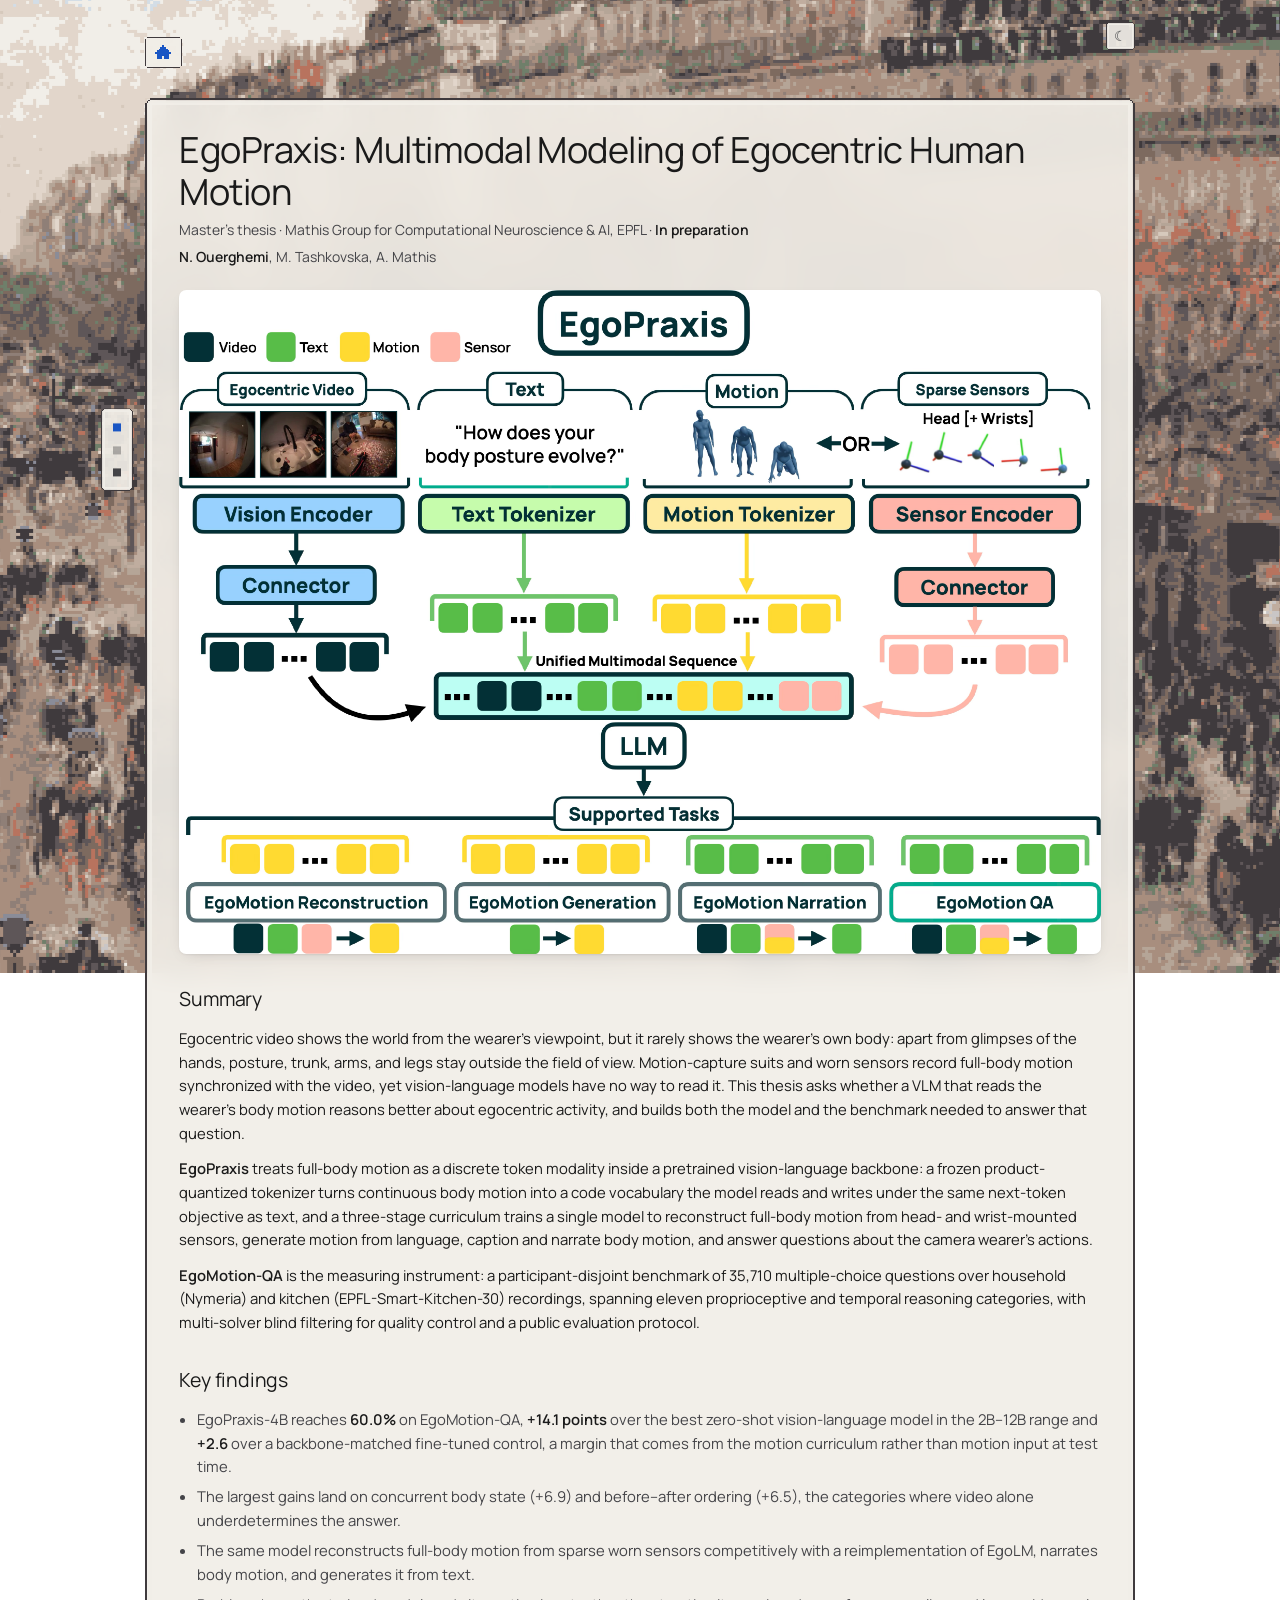
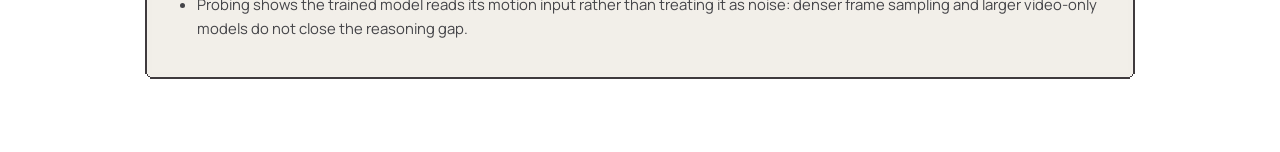
==== commit 136e46be: "Redraw the walkers after Pissarro's figures and add an optional snow scene" ====
--- a/egopraxis/index.html
+++ b/egopraxis/index.html
@@ -56,7 +56,7 @@
   </section>
 
 </main>
-<script src="../px/scene.js?v=3"></script>
+<script src="../px/scene.js?v=5"></script>
 <script src="../outline.js?v=1"></script>
 </body>
 </html>
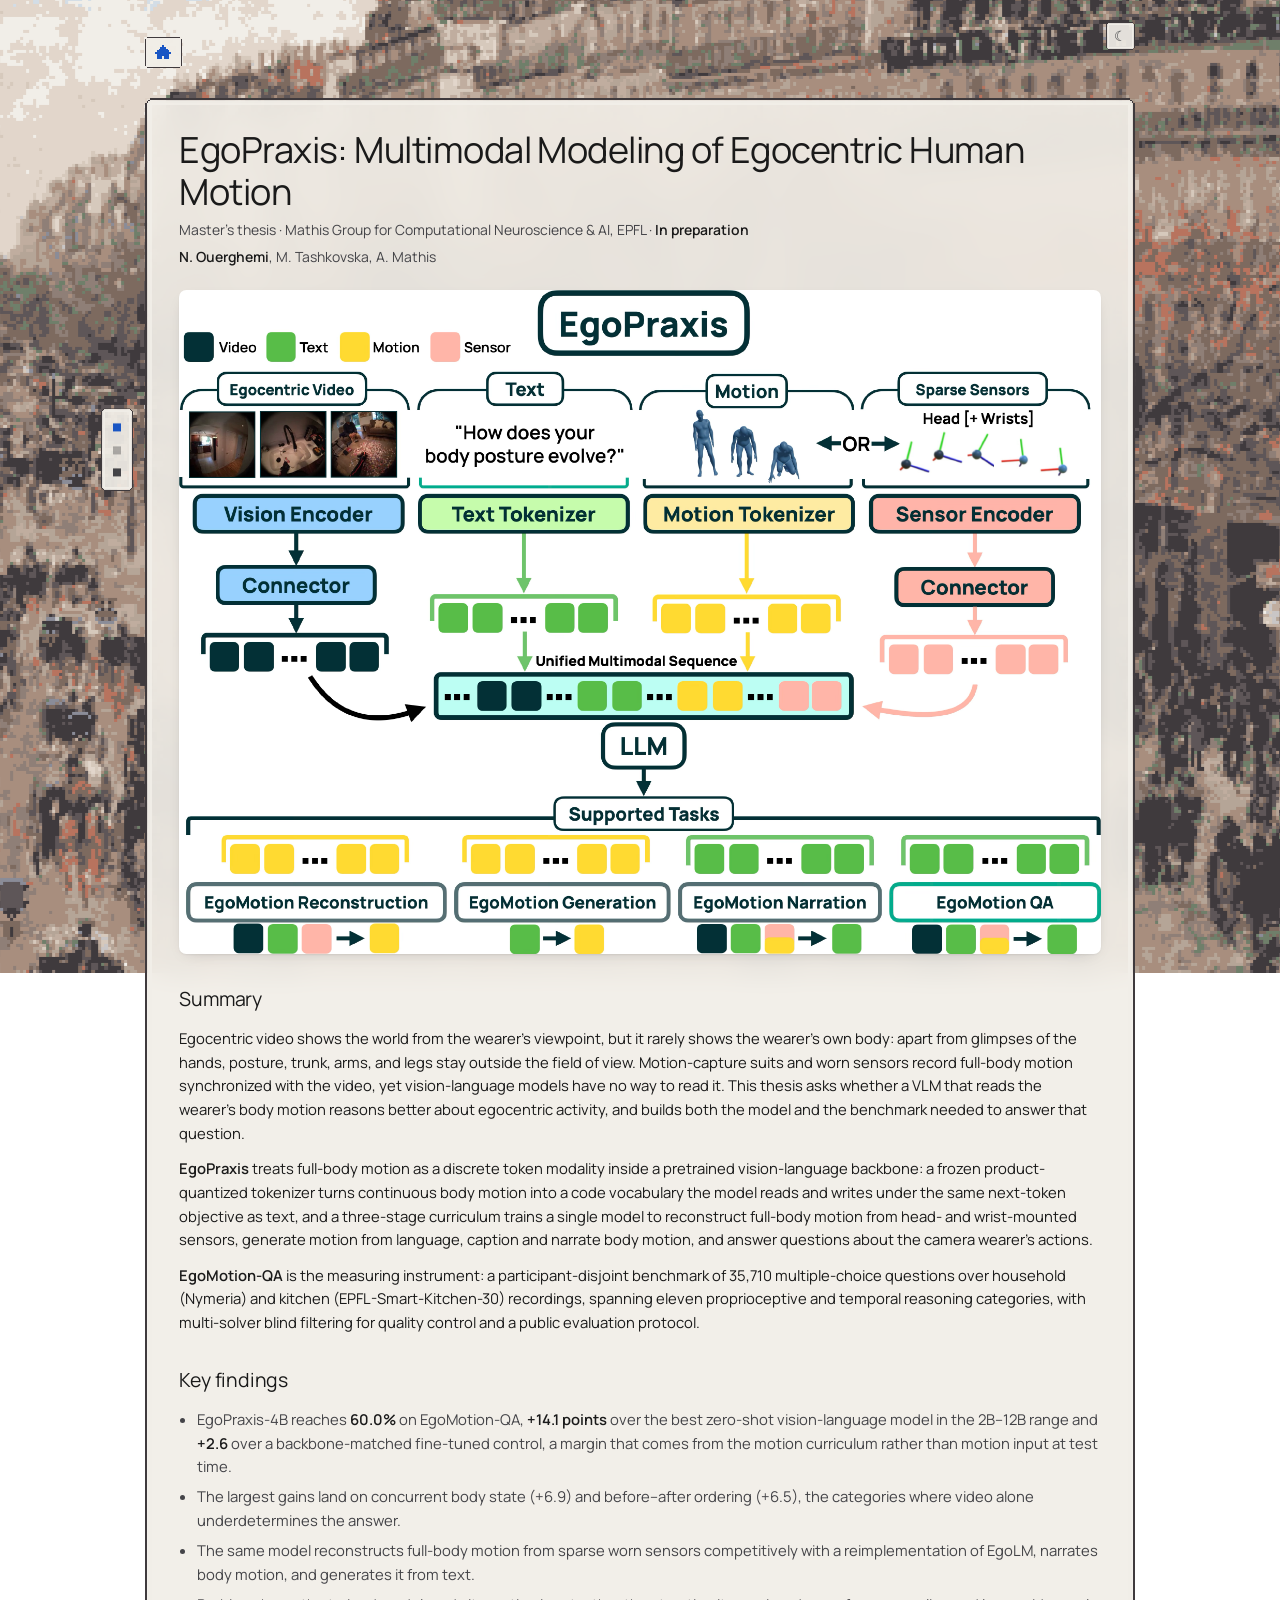
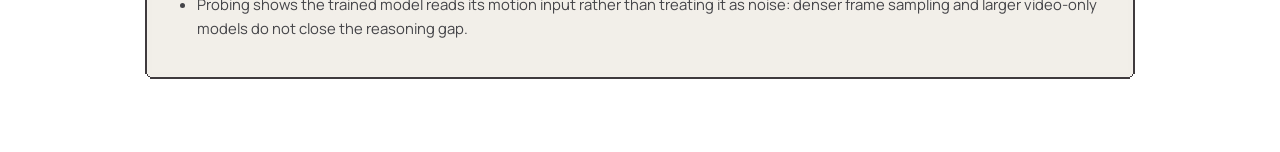
==== commit 2414ca25: "Let it snow on about one visit in five" ====
--- a/egopraxis/index.html
+++ b/egopraxis/index.html
@@ -56,7 +56,7 @@
   </section>
 
 </main>
-<script src="../px/scene.js?v=5"></script>
+<script src="../px/scene.js?v=6"></script>
 <script src="../outline.js?v=1"></script>
 </body>
 </html>
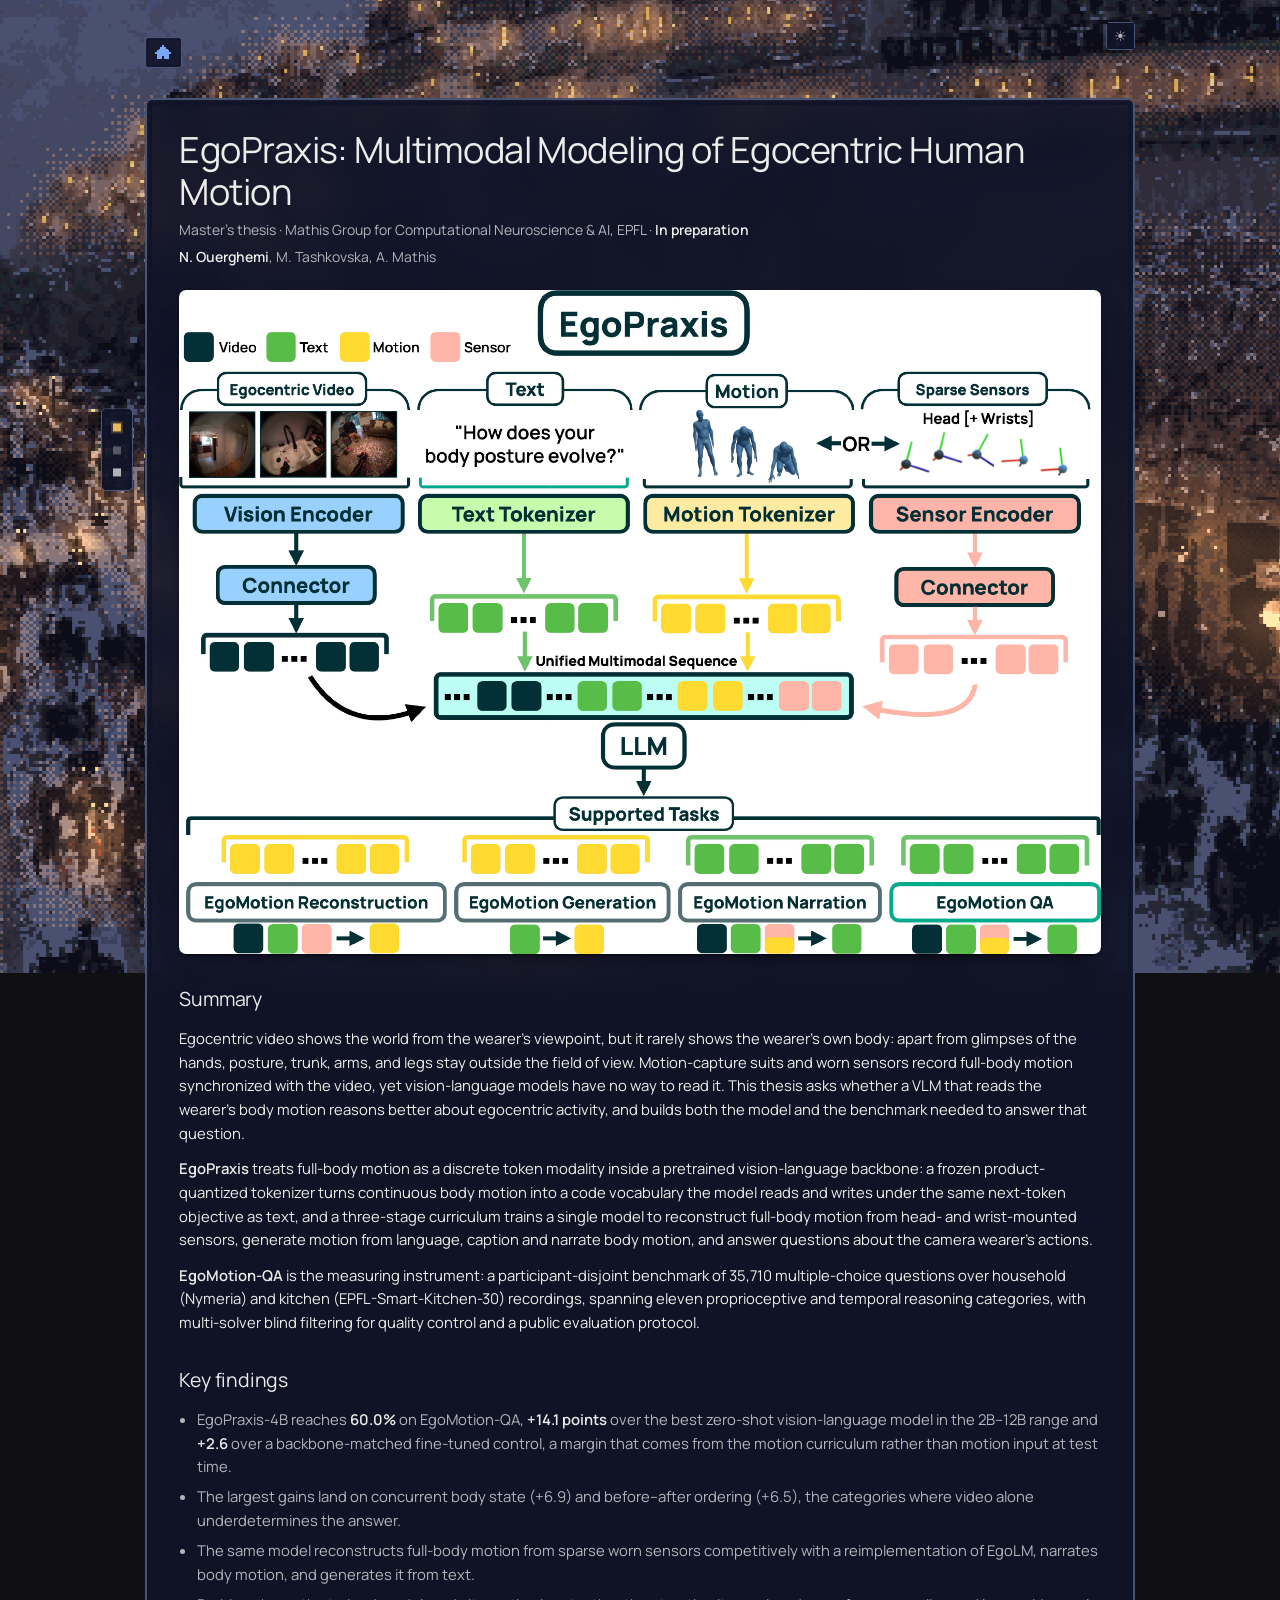
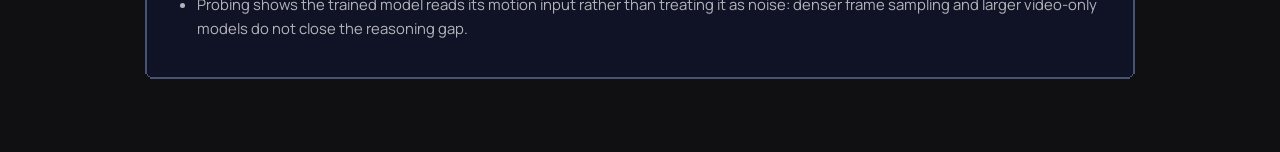
==== commit bb020d01: "Open at night and in the snow by default" ====
--- a/egopraxis/index.html
+++ b/egopraxis/index.html
@@ -8,7 +8,7 @@
 <link rel="icon" type="image/svg+xml" href="../icon.svg">
 <link rel="apple-touch-icon" href="../icon-180.png">
 <link rel="stylesheet" href="../style.css?v=18">
-<script src="../theme.js"></script>
+<script src="../theme.js?v=2"></script>
 </head>
 <body class="project">
 <canvas id="px" aria-hidden="true" style="--px-zoom:1.45; --px-at:92% 82%"></canvas>
@@ -56,7 +56,7 @@
   </section>
 
 </main>
-<script src="../px/scene.js?v=6"></script>
+<script src="../px/scene.js?v=7"></script>
 <script src="../outline.js?v=1"></script>
 </body>
 </html>
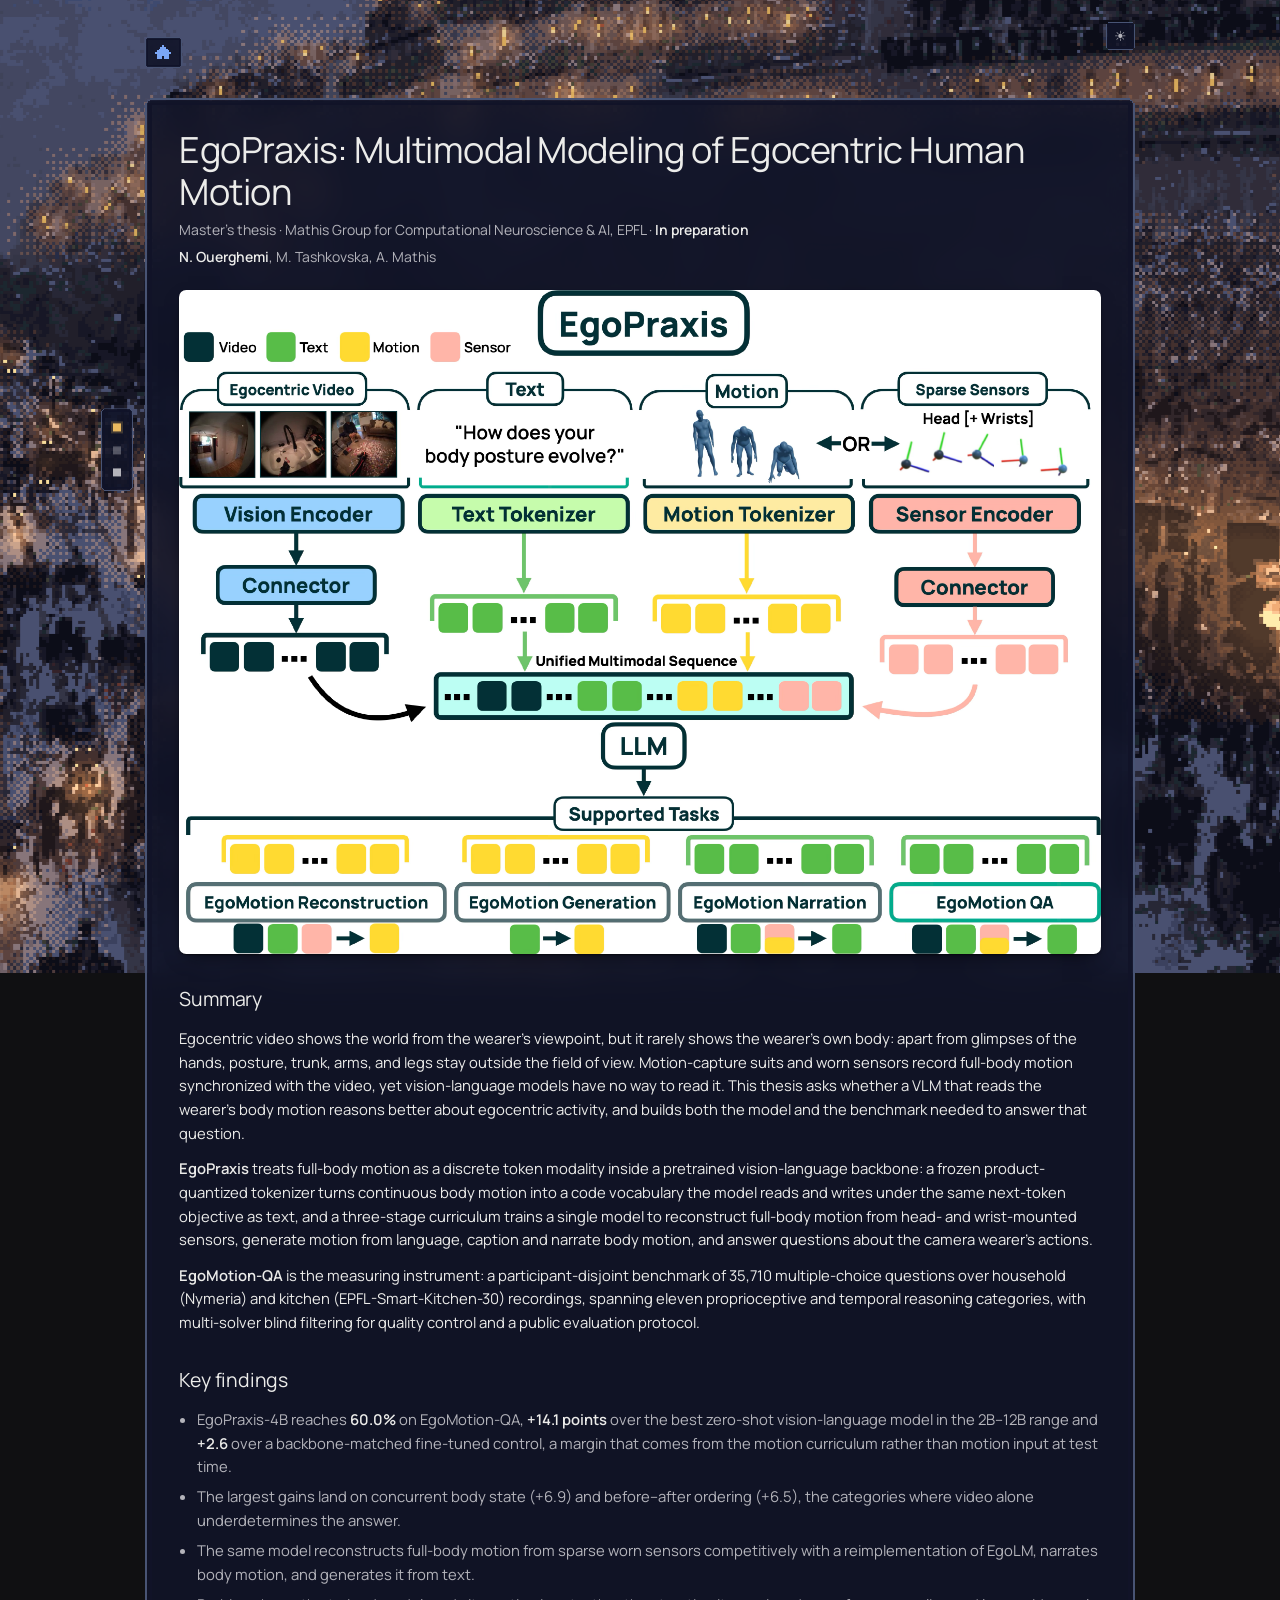
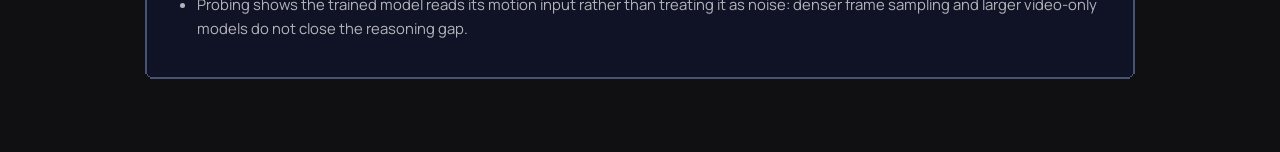
==== commit f6fb6036: "Let the moon glow through the snow clouds" ====
--- a/egopraxis/index.html
+++ b/egopraxis/index.html
@@ -56,7 +56,7 @@
   </section>
 
 </main>
-<script src="../px/scene.js?v=7"></script>
+<script src="../px/scene.js?v=8"></script>
 <script src="../outline.js?v=1"></script>
 </body>
 </html>
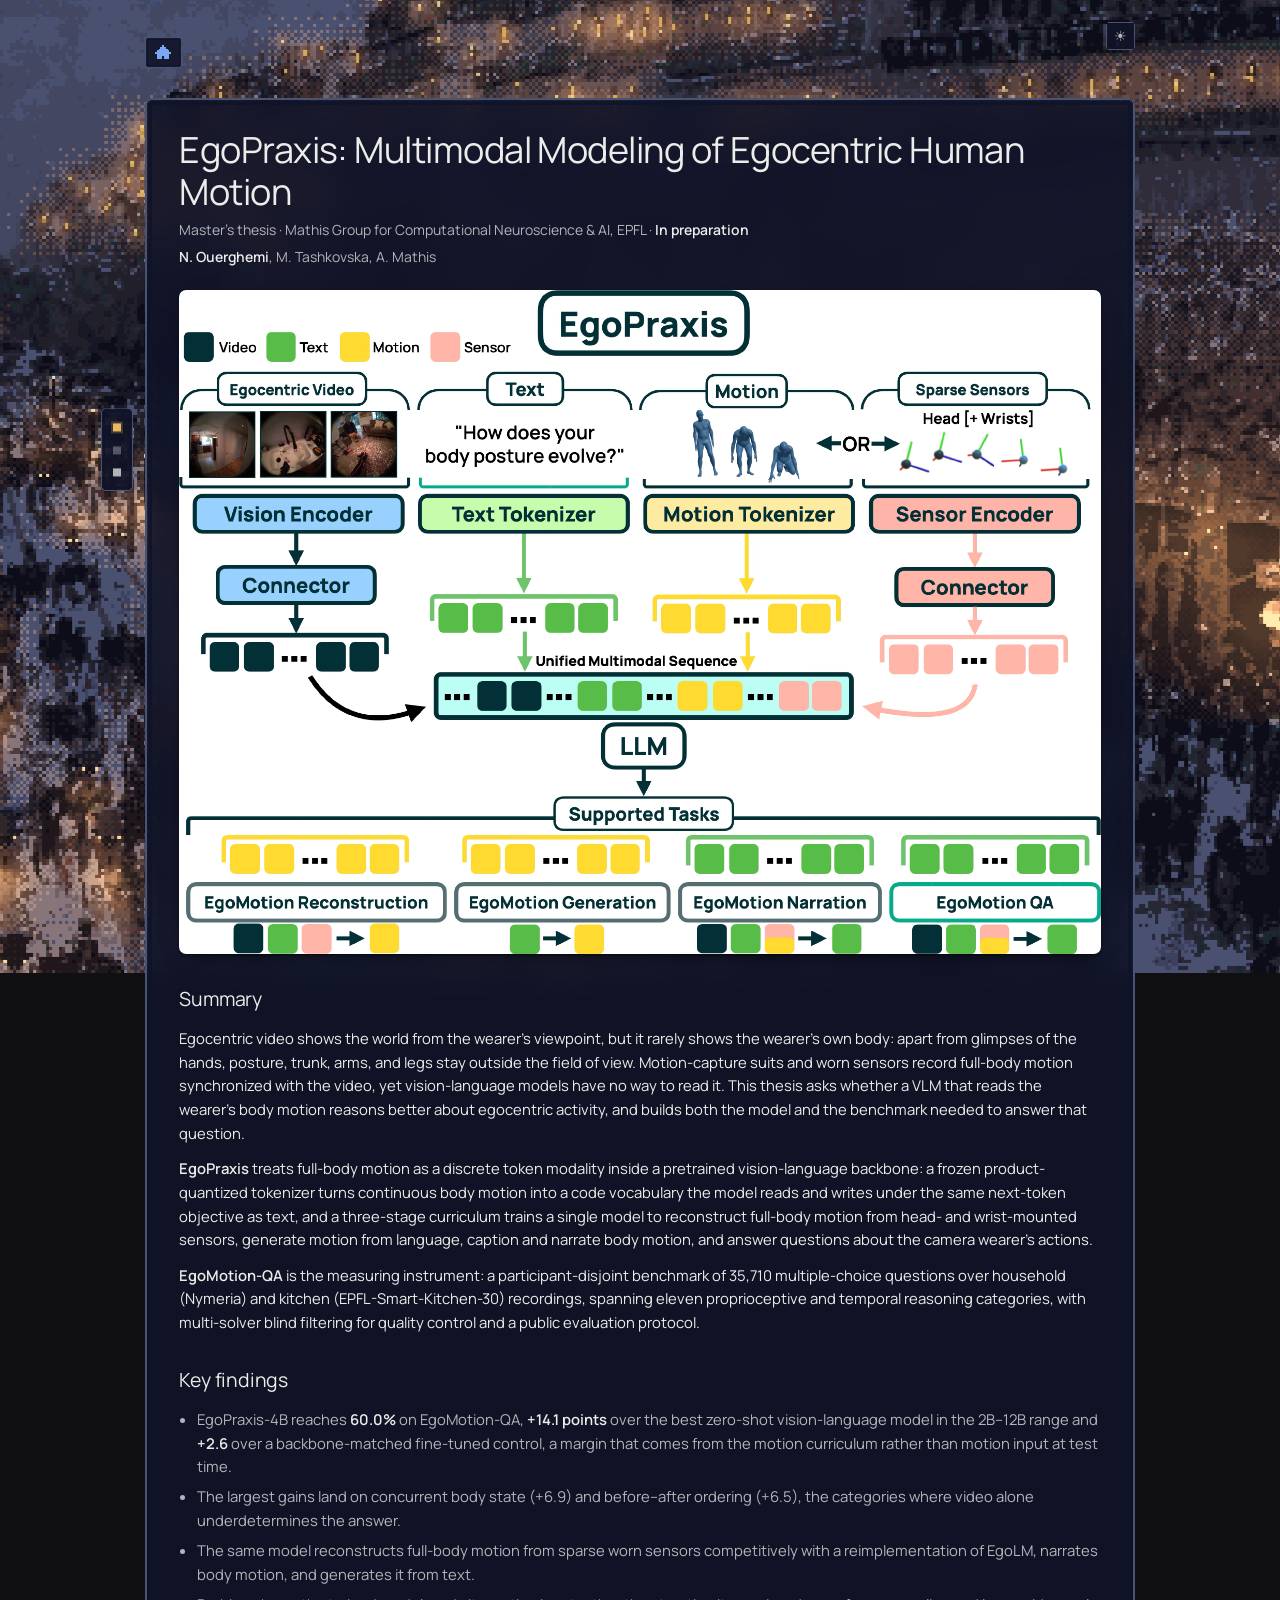
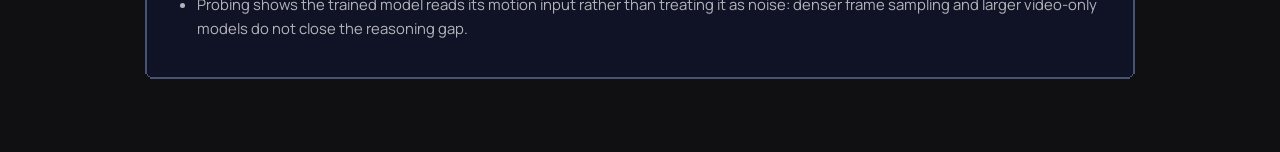
==== commit 9f32c526: "Animate MARBLE: live thumbnail, environment GIF, new code and dataset links" ====
--- a/egopraxis/index.html
+++ b/egopraxis/index.html
@@ -7,7 +7,7 @@
 <meta name="description" content="EgoPraxis &mdash; research by Na&euml;l Ouerghemi.">
 <link rel="icon" type="image/svg+xml" href="../icon.svg">
 <link rel="apple-touch-icon" href="../icon-180.png">
-<link rel="stylesheet" href="../style.css?v=18">
+<link rel="stylesheet" href="../style.css?v=20">
 <script src="../theme.js?v=2"></script>
 </head>
 <body class="project">
--- a/style.css
+++ b/style.css
@@ -316,6 +316,8 @@
 .plinks a[href*="pdf"], .links a[href*="pdf"] { --ico:url("data:image/svg+xml,%3Csvg xmlns='http://www.w3.org/2000/svg' viewBox='0 0 7 7' shape-rendering='crispEdges'%3E%3Crect x='0' y='0' width='1' height='1'/%3E%3Crect x='1' y='0' width='1' height='1'/%3E%3Crect x='2' y='0' width='1' height='1'/%3E%3Crect x='3' y='0' width='1' height='1'/%3E%3Crect x='0' y='1' width='1' height='1'/%3E%3Crect x='3' y='1' width='1' height='1'/%3E%3Crect x='4' y='1' width='1' height='1'/%3E%3Crect x='0' y='2' width='1' height='1'/%3E%3Crect x='4' y='2' width='1' height='1'/%3E%3Crect x='5' y='2' width='1' height='1'/%3E%3Crect x='0' y='3' width='1' height='1'/%3E%3Crect x='2' y='3' width='1' height='1'/%3E%3Crect x='3' y='3' width='1' height='1'/%3E%3Crect x='5' y='3' width='1' height='1'/%3E%3Crect x='0' y='4' width='1' height='1'/%3E%3Crect x='5' y='4' width='1' height='1'/%3E%3Crect x='0' y='5' width='1' height='1'/%3E%3Crect x='2' y='5' width='1' height='1'/%3E%3Crect x='3' y='5' width='1' height='1'/%3E%3Crect x='5' y='5' width='1' height='1'/%3E%3Crect x='0' y='6' width='1' height='1'/%3E%3Crect x='1' y='6' width='1' height='1'/%3E%3Crect x='2' y='6' width='1' height='1'/%3E%3Crect x='3' y='6' width='1' height='1'/%3E%3Crect x='4' y='6' width='1' height='1'/%3E%3Crect x='5' y='6' width='1' height='1'/%3E%3C/svg%3E"); }
 .plinks a[href*="arxiv.org"], .links a[href*="arxiv.org"] { --ico:url("data:image/svg+xml,%3Csvg xmlns='http://www.w3.org/2000/svg' viewBox='0 0 7 7' shape-rendering='crispEdges'%3E%3Crect x='0' y='0' width='1' height='1'/%3E%3Crect x='1' y='0' width='1' height='1'/%3E%3Crect x='6' y='0' width='1' height='1'/%3E%3Crect x='1' y='1' width='1' height='1'/%3E%3Crect x='5' y='1' width='1' height='1'/%3E%3Crect x='2' y='2' width='1' height='1'/%3E%3Crect x='4' y='2' width='1' height='1'/%3E%3Crect x='3' y='3' width='1' height='1'/%3E%3Crect x='2' y='4' width='1' height='1'/%3E%3Crect x='4' y='4' width='1' height='1'/%3E%3Crect x='1' y='5' width='1' height='1'/%3E%3Crect x='5' y='5' width='1' height='1'/%3E%3Crect x='0' y='6' width='1' height='1'/%3E%3Crect x='6' y='6' width='1' height='1'/%3E%3Crect x='7' y='6' width='1' height='1'/%3E%3C/svg%3E"); }
 .plinks a[href*="github.com"], .links a[href*="github.com"] { --ico:url("data:image/svg+xml,%3Csvg xmlns='http://www.w3.org/2000/svg' viewBox='0 0 14 14' shape-rendering='crispEdges'%3E%3Crect x='4' y='0' width='6' height='1'/%3E%3Crect x='3' y='1' width='8' height='1'/%3E%3Crect x='2' y='2' width='10' height='1'/%3E%3Crect x='1' y='3' width='2' height='1'/%3E%3Crect x='5' y='3' width='4' height='1'/%3E%3Crect x='11' y='3' width='2' height='1'/%3E%3Crect x='0' y='4' width='3' height='1'/%3E%3Crect x='11' y='4' width='3' height='1'/%3E%3Crect x='0' y='5' width='2' height='1'/%3E%3Crect x='12' y='5' width='2' height='1'/%3E%3Crect x='0' y='6' width='3' height='1'/%3E%3Crect x='11' y='6' width='3' height='1'/%3E%3Crect x='0' y='7' width='3' height='1'/%3E%3Crect x='11' y='7' width='3' height='1'/%3E%3Crect x='0' y='8' width='3' height='1'/%3E%3Crect x='11' y='8' width='3' height='1'/%3E%3Crect x='0' y='9' width='2' height='1'/%3E%3Crect x='10' y='9' width='4' height='1'/%3E%3Crect x='1' y='10' width='2' height='1'/%3E%3Crect x='9' y='10' width='4' height='1'/%3E%3Crect x='2' y='11' width='3' height='1'/%3E%3Crect x='9' y='11' width='3' height='1'/%3E%3Crect x='3' y='12' width='2' height='1'/%3E%3Crect x='9' y='12' width='2' height='1'/%3E%3Crect x='4' y='13' width='1' height='1'/%3E%3Crect x='9' y='13' width='1' height='1'/%3E%3C/svg%3E"); }
+.plinks a[href*="huggingface.co"]::before, .links a[href*="huggingface.co"]::before { -webkit-mask:none; mask:none;
+  background:url("data:image/svg+xml,%3Csvg xmlns='http://www.w3.org/2000/svg' viewBox='0 0 14 14' shape-rendering='crispEdges'%3E%3Crect x='4' y='0' width='6' height='1' fill='%23ffd21e'/%3E%3Crect x='2' y='1' width='10' height='1' fill='%23ffd21e'/%3E%3Crect x='1' y='2' width='12' height='1' fill='%23ffd21e'/%3E%3Crect x='1' y='3' width='12' height='1' fill='%23ffd21e'/%3E%3Crect x='0' y='4' width='3' height='1' fill='%23ffd21e'/%3E%3Crect x='3' y='4' width='2' height='1' fill='%233a3b45'/%3E%3Crect x='5' y='4' width='4' height='1' fill='%23ffd21e'/%3E%3Crect x='9' y='4' width='2' height='1' fill='%233a3b45'/%3E%3Crect x='11' y='4' width='3' height='1' fill='%23ffd21e'/%3E%3Crect x='0' y='5' width='3' height='1' fill='%23ffd21e'/%3E%3Crect x='3' y='5' width='2' height='1' fill='%233a3b45'/%3E%3Crect x='5' y='5' width='4' height='1' fill='%23ffd21e'/%3E%3Crect x='9' y='5' width='2' height='1' fill='%233a3b45'/%3E%3Crect x='11' y='5' width='3' height='1' fill='%23ffd21e'/%3E%3Crect x='0' y='6' width='14' height='1' fill='%23ffd21e'/%3E%3Crect x='0' y='7' width='3' height='1' fill='%23ffd21e'/%3E%3Crect x='3' y='7' width='8' height='1' fill='%233a3b45'/%3E%3Crect x='11' y='7' width='3' height='1' fill='%23ffd21e'/%3E%3Crect x='0' y='8' width='2' height='1' fill='%23ff9d0b'/%3E%3Crect x='2' y='8' width='1' height='1' fill='%23ffd21e'/%3E%3Crect x='3' y='8' width='2' height='1' fill='%233a3b45'/%3E%3Crect x='5' y='8' width='4' height='1' fill='%23ef4e4e'/%3E%3Crect x='9' y='8' width='2' height='1' fill='%233a3b45'/%3E%3Crect x='11' y='8' width='1' height='1' fill='%23ffd21e'/%3E%3Crect x='12' y='8' width='2' height='1' fill='%23ff9d0b'/%3E%3Crect x='0' y='9' width='3' height='1' fill='%23ff9d0b'/%3E%3Crect x='3' y='9' width='1' height='1' fill='%23ffd21e'/%3E%3Crect x='4' y='9' width='2' height='1' fill='%233a3b45'/%3E%3Crect x='6' y='9' width='2' height='1' fill='%23ef4e4e'/%3E%3Crect x='8' y='9' width='2' height='1' fill='%233a3b45'/%3E%3Crect x='10' y='9' width='1' height='1' fill='%23ffd21e'/%3E%3Crect x='11' y='9' width='3' height='1' fill='%23ff9d0b'/%3E%3Crect x='0' y='10' width='4' height='1' fill='%23ff9d0b'/%3E%3Crect x='4' y='10' width='2' height='1' fill='%23ffd21e'/%3E%3Crect x='6' y='10' width='2' height='1' fill='%233a3b45'/%3E%3Crect x='8' y='10' width='2' height='1' fill='%23ffd21e'/%3E%3Crect x='10' y='10' width='4' height='1' fill='%23ff9d0b'/%3E%3Crect x='1' y='11' width='4' height='1' fill='%23ff9d0b'/%3E%3Crect x='5' y='11' width='4' height='1' fill='%23ffd21e'/%3E%3Crect x='9' y='11' width='4' height='1' fill='%23ff9d0b'/%3E%3Crect x='2' y='12' width='3' height='1' fill='%23ff9d0b'/%3E%3Crect x='6' y='12' width='2' height='1' fill='%23ffd21e'/%3E%3Crect x='9' y='12' width='3' height='1' fill='%23ff9d0b'/%3E%3C/svg%3E") center / 100% 100% no-repeat; }
 /* arXiv keeps its own colours: the red and grey bars of its X */
 .plinks a[href*="arxiv.org"]::before, .links a[href*="arxiv.org"]::before { -webkit-mask:none; mask:none;
   background:url("data:image/svg+xml,%3Csvg xmlns='http://www.w3.org/2000/svg' viewBox='0 0 7 7' shape-rendering='crispEdges'%3E%3Crect x='0' y='0' width='1' height='1' fill='%23b31b1b'/%3E%3Crect x='1' y='0' width='1' height='1' fill='%23b31b1b'/%3E%3Crect x='5' y='0' width='1' height='1' fill='%23a29c97'/%3E%3Crect x='6' y='0' width='1' height='1' fill='%23a29c97'/%3E%3Crect x='1' y='1' width='1' height='1' fill='%23b31b1b'/%3E%3Crect x='2' y='1' width='1' height='1' fill='%23b31b1b'/%3E%3Crect x='4' y='1' width='1' height='1' fill='%23a29c97'/%3E%3Crect x='5' y='1' width='1' height='1' fill='%23a29c97'/%3E%3Crect x='2' y='2' width='1' height='1' fill='%23b31b1b'/%3E%3Crect x='3' y='2' width='1' height='1' fill='%23b31b1b'/%3E%3Crect x='4' y='2' width='1' height='1' fill='%23a29c97'/%3E%3Crect x='3' y='3' width='1' height='1' fill='%23b31b1b'/%3E%3Crect x='2' y='4' width='1' height='1' fill='%23b31b1b'/%3E%3Crect x='3' y='4' width='1' height='1' fill='%23a29c97'/%3E%3Crect x='4' y='4' width='1' height='1' fill='%23a29c97'/%3E%3Crect x='1' y='5' width='1' height='1' fill='%23b31b1b'/%3E%3Crect x='2' y='5' width='1' height='1' fill='%23b31b1b'/%3E%3Crect x='4' y='5' width='1' height='1' fill='%23a29c97'/%3E%3Crect x='5' y='5' width='1' height='1' fill='%23a29c97'/%3E%3Crect x='0' y='6' width='1' height='1' fill='%23b31b1b'/%3E%3Crect x='1' y='6' width='1' height='1' fill='%23b31b1b'/%3E%3Crect x='5' y='6' width='1' height='1' fill='%23a29c97'/%3E%3Crect x='6' y='6' width='1' height='1' fill='%23a29c97'/%3E%3C/svg%3E") center / 100% 100% no-repeat; }
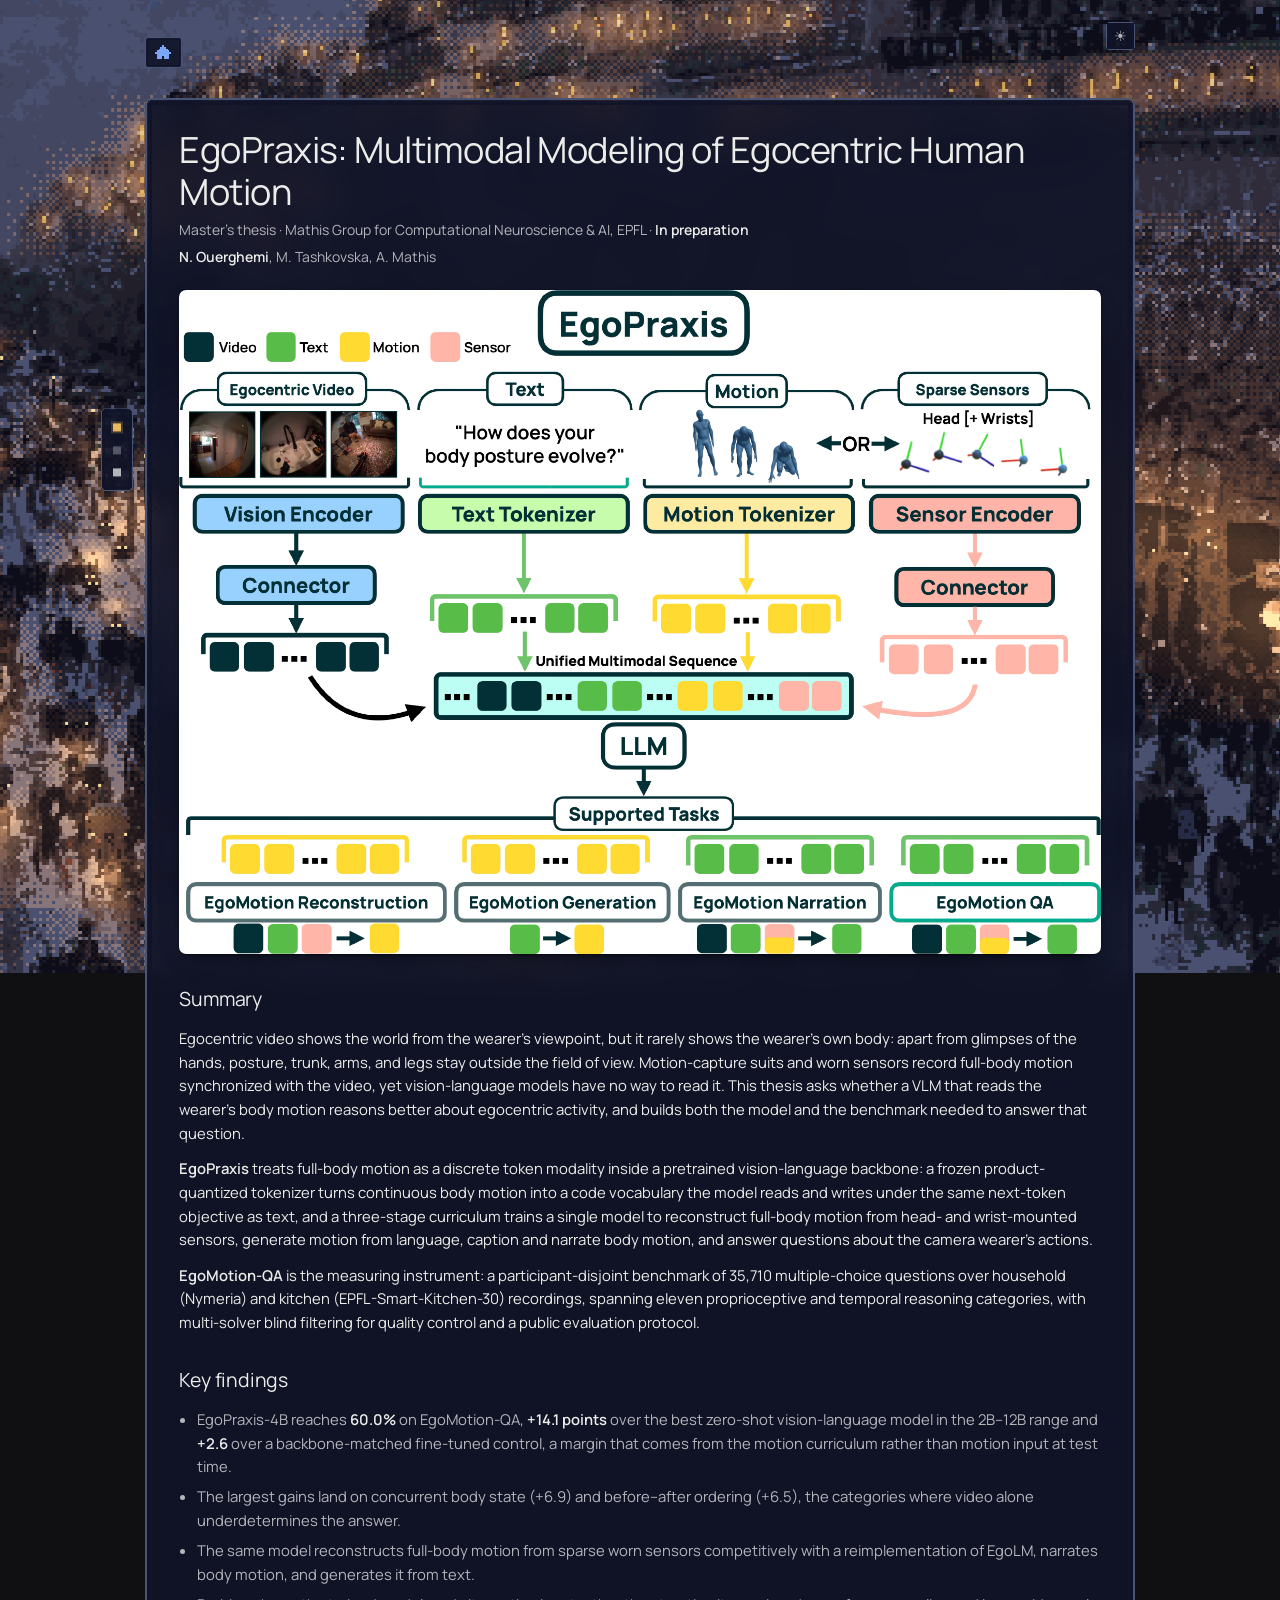
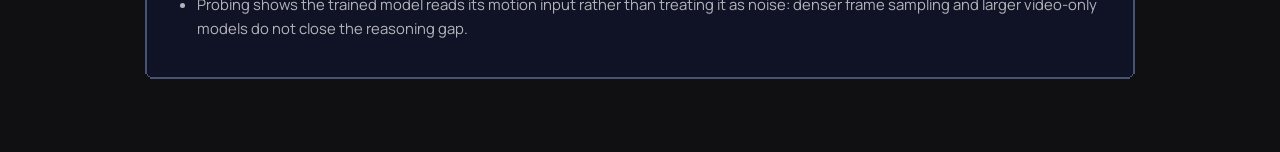
==== commit 74a80b78: "Help search engines find and read the site" ====
--- a/egopraxis/index.html
+++ b/egopraxis/index.html
@@ -4,7 +4,15 @@
 <meta charset="utf-8">
 <meta name="viewport" content="width=device-width, initial-scale=1">
 <title>EgoPraxis &mdash; Na&euml;l Ouerghemi</title>
-<meta name="description" content="EgoPraxis &mdash; research by Na&euml;l Ouerghemi.">
+<meta name="description" content="EgoPraxis: Multimodal Modeling of Egocentric Human Motion &mdash; research by Na&euml;l Ouerghemi, EPFL.">
+<link rel="canonical" href="https://ghemdd.github.io/egopraxis/">
+<meta property="og:type" content="article">
+<meta property="og:site_name" content="Na&euml;l Ouerghemi">
+<meta property="og:title" content="EgoPraxis &mdash; Na&euml;l Ouerghemi">
+<meta property="og:description" content="EgoPraxis: Multimodal Modeling of Egocentric Human Motion &mdash; research by Na&euml;l Ouerghemi, EPFL.">
+<meta property="og:url" content="https://ghemdd.github.io/egopraxis/">
+<meta property="og:image" content="https://ghemdd.github.io/og.png">
+<meta name="twitter:card" content="summary_large_image">
 <link rel="icon" type="image/svg+xml" href="../icon.svg">
 <link rel="apple-touch-icon" href="../icon-180.png">
 <link rel="stylesheet" href="../style.css?v=20">
